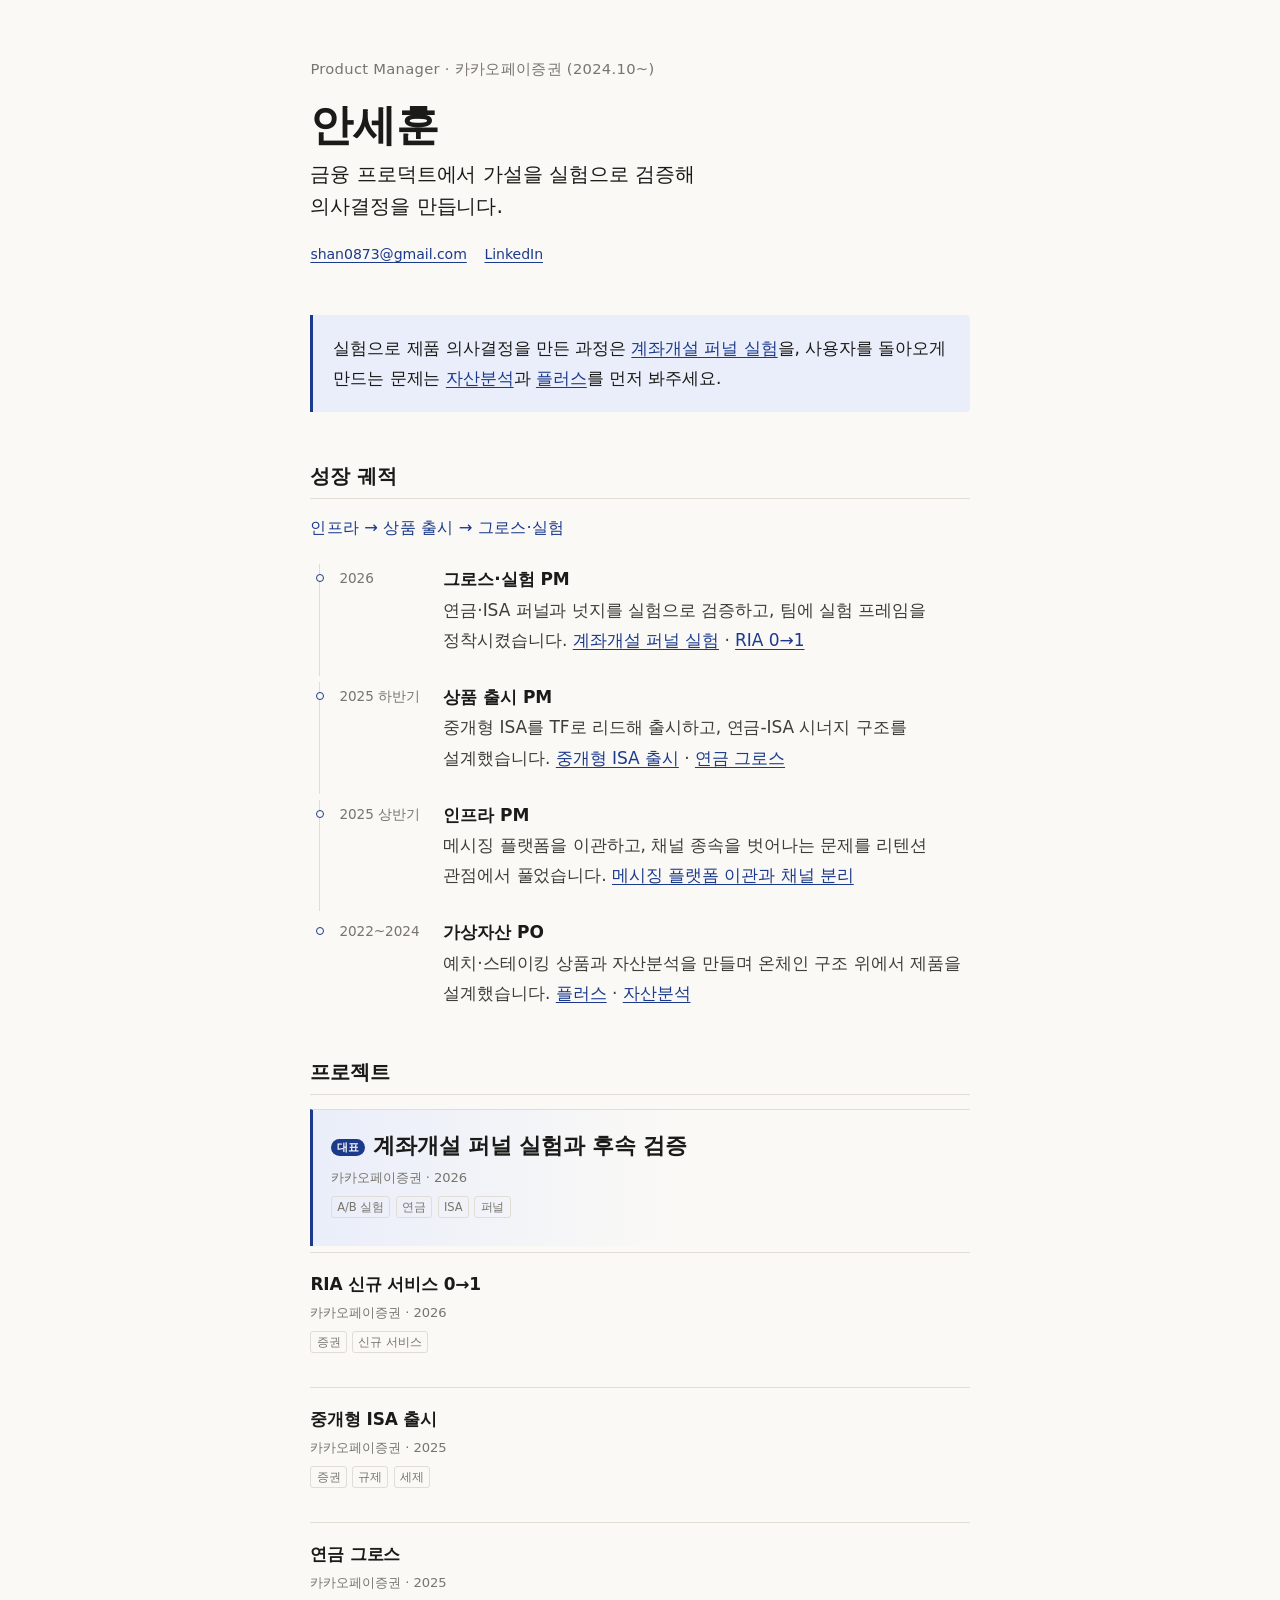
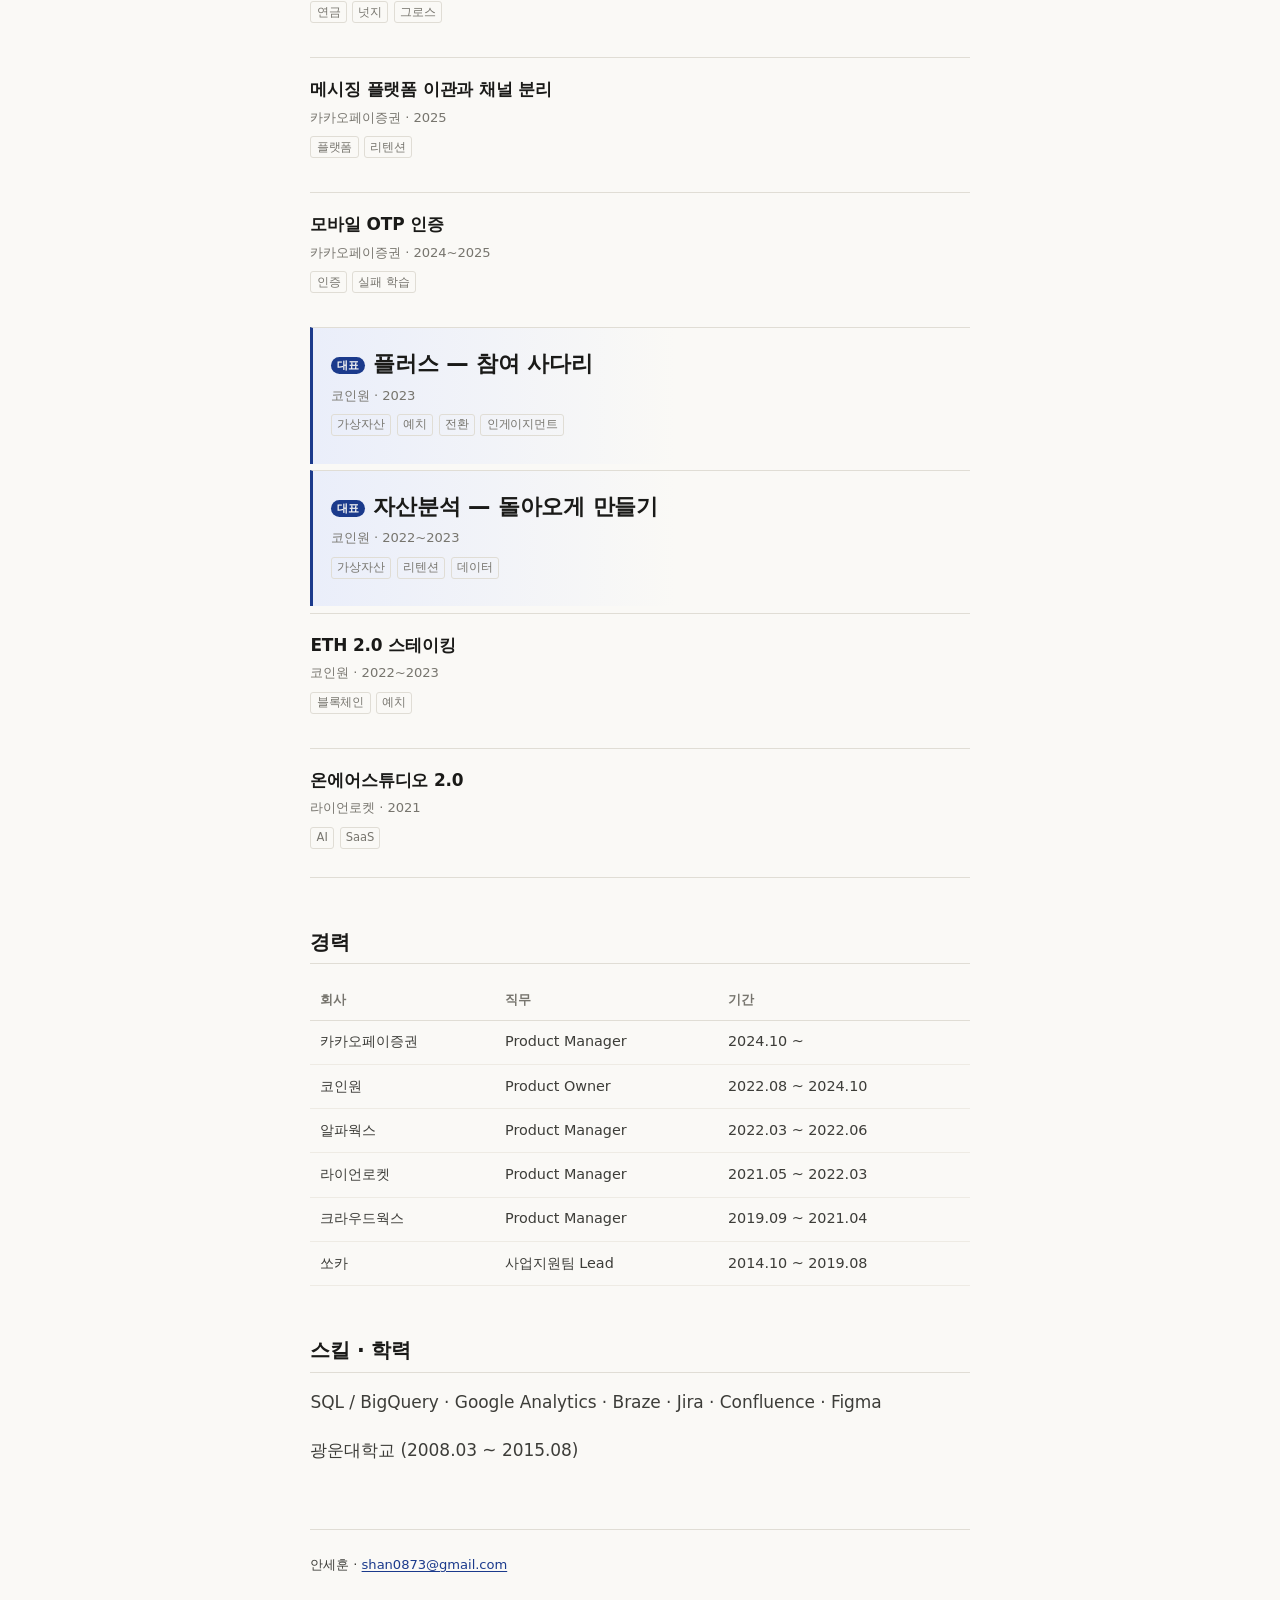
==== index.html @ d6a6e270 "content: 원문 정합성 재점검, 지원 대상 문구 제거, 프로젝트 한줄 설명 제거 Co-Authored-By: Claude Opus 5 <noreply@anthropic.com" ====
<!DOCTYPE html>
<html lang="ko">
<head>
<meta charset="utf-8">
<meta name="viewport" content="width=device-width, initial-scale=1">
<meta name="robots" content="noindex, nofollow">
<title>안세훈 · Product Manager</title>
<meta name="description" content="금융 프로덕트에서 가설을 실험으로 검증해 의사결정을 만드는 프로덕트 매니저 안세훈의 포트폴리오">
<link rel="stylesheet" href="assets/style.css">
</head>
<body>
<div class="wrap">

  <header class="site-header">
    <p class="role">Product Manager · 카카오페이증권 (2024.10~)</p>
    <h1>안세훈</h1>
    <p class="tagline">금융 프로덕트에서 가설을 실험으로 검증해<br>의사결정을 만듭니다.</p>
    <ul class="contact">
      <li><a href="mailto:shan0873@gmail.com">shan0873@gmail.com</a></li>
      <li><a href="https://www.linkedin.com/in/sehun-an-01b214189/">LinkedIn</a></li>
    </ul>
  </header>

  <section class="callout" aria-label="읽는 순서 안내">
    <p>실험으로 제품 의사결정을 만든 과정은 <a href="projects/pension-isa-funnel-ab.html">계좌개설 퍼널 실험</a>을,
       사용자를 돌아오게 만드는 문제는 <a href="projects/coinone-asset-analysis.html">자산분석</a>과
       <a href="projects/coinone-plus.html">플러스</a>를 먼저 봐주세요.</p>
  </section>

  <section aria-labelledby="trajectory-h">
    <h2 id="trajectory-h">성장 궤적</h2>
    <p class="trajectory__spine">인프라 → 상품 출시 → 그로스·실험</p>
    <ol class="trajectory">
      <li>
        <span class="when">2026</span>
        <p class="what"><span class="axis">그로스·실험 PM</span>
          연금·ISA 퍼널과 넛지를 실험으로 검증하고, 팀에 실험 프레임을 정착시켰습니다.
          <a href="projects/pension-isa-funnel-ab.html">계좌개설 퍼널 실험</a> ·
          <a href="projects/ria-launch.html">RIA 0→1</a></p>
      </li>
      <li>
        <span class="when">2025 하반기</span>
        <p class="what"><span class="axis">상품 출시 PM</span>
          중개형 ISA를 TF로 리드해 출시하고, 연금-ISA 시너지 구조를 설계했습니다.
          <a href="projects/isa-launch.html">중개형 ISA 출시</a> ·
          <a href="projects/pension-growth.html">연금 그로스</a></p>
      </li>
      <li>
        <span class="when">2025 상반기</span>
        <p class="what"><span class="axis">인프라 PM</span>
          메시징 플랫폼을 이관하고, 채널 종속을 벗어나는 문제를 리텐션 관점에서 풀었습니다.
          <a href="projects/messaging-platform.html">메시징 플랫폼 이관과 채널 분리</a></p>
      </li>
      <li>
        <span class="when">2022~2024</span>
        <p class="what"><span class="axis">가상자산 PO</span>
          예치·스테이킹 상품과 자산분석을 만들며 온체인 구조 위에서 제품을 설계했습니다.
          <a href="projects/coinone-plus.html">플러스</a> ·
          <a href="projects/coinone-asset-analysis.html">자산분석</a></p>
      </li>
    </ol>
  </section>

  <section aria-labelledby="projects-h">
    <h2 id="projects-h">프로젝트</h2>
    <ul class="project-list">

      <li class="project-item project-item--featured">
        <h3 class="project-item__title">
          <span class="badge">대표</span><a href="projects/pension-isa-funnel-ab.html">계좌개설 퍼널 실험과 후속 검증</a>
        </h3>
        <p class="meta">카카오페이증권 · 2026</p>
        <ul class="tags"><li class="tag">A/B 실험</li><li class="tag">연금</li><li class="tag">ISA</li><li class="tag">퍼널</li></ul>
      </li>

      <li class="project-item">
        <h3 class="project-item__title"><a href="projects/ria-launch.html">RIA 신규 서비스 0→1</a></h3>
        <p class="meta">카카오페이증권 · 2026</p>
        <ul class="tags"><li class="tag">증권</li><li class="tag">신규 서비스</li></ul>
      </li>

      <li class="project-item">
        <h3 class="project-item__title"><a href="projects/isa-launch.html">중개형 ISA 출시</a></h3>
        <p class="meta">카카오페이증권 · 2025</p>
        <ul class="tags"><li class="tag">증권</li><li class="tag">규제</li><li class="tag">세제</li></ul>
      </li>

      <li class="project-item">
        <h3 class="project-item__title"><a href="projects/pension-growth.html">연금 그로스</a></h3>
        <p class="meta">카카오페이증권 · 2025</p>
        <ul class="tags"><li class="tag">연금</li><li class="tag">넛지</li><li class="tag">그로스</li></ul>
      </li>

      <li class="project-item">
        <h3 class="project-item__title"><a href="projects/messaging-platform.html">메시징 플랫폼 이관과 채널 분리</a></h3>
        <p class="meta">카카오페이증권 · 2025</p>
        <ul class="tags"><li class="tag">플랫폼</li><li class="tag">리텐션</li></ul>
      </li>

      <li class="project-item">
        <h3 class="project-item__title"><a href="projects/mobile-otp.html">모바일 OTP 인증</a></h3>
        <p class="meta">카카오페이증권 · 2024~2025</p>
        <ul class="tags"><li class="tag">인증</li><li class="tag">실패 학습</li></ul>
      </li>

      <li class="project-item project-item--featured">
        <h3 class="project-item__title">
          <span class="badge">대표</span><a href="projects/coinone-plus.html">플러스 — 참여 사다리</a>
        </h3>
        <p class="meta">코인원 · 2023</p>
        <ul class="tags"><li class="tag">가상자산</li><li class="tag">예치</li><li class="tag">전환</li><li class="tag">인게이지먼트</li></ul>
      </li>

      <li class="project-item project-item--featured">
        <h3 class="project-item__title">
          <span class="badge">대표</span><a href="projects/coinone-asset-analysis.html">자산분석 — 돌아오게 만들기</a>
        </h3>
        <p class="meta">코인원 · 2022~2023</p>
        <ul class="tags"><li class="tag">가상자산</li><li class="tag">리텐션</li><li class="tag">데이터</li></ul>
      </li>

      <li class="project-item">
        <h3 class="project-item__title"><a href="projects/eth2-staking.html">ETH 2.0 스테이킹</a></h3>
        <p class="meta">코인원 · 2022~2023</p>
        <ul class="tags"><li class="tag">블록체인</li><li class="tag">예치</li></ul>
      </li>

      <li class="project-item">
        <h3 class="project-item__title"><a href="projects/onair-studio.html">온에어스튜디오 2.0</a></h3>
        <p class="meta">라이언로켓 · 2021</p>
        <ul class="tags"><li class="tag">AI</li><li class="tag">SaaS</li></ul>
      </li>

    </ul>
  </section>

  <section aria-labelledby="career-h">
    <h2 id="career-h">경력</h2>
    <table>
      <thead><tr><th scope="col">회사</th><th scope="col">직무</th><th scope="col">기간</th></tr></thead>
      <tbody>
        <tr><td>카카오페이증권</td><td>Product Manager</td><td>2024.10 ~</td></tr>
        <tr><td>코인원</td><td>Product Owner</td><td>2022.08 ~ 2024.10</td></tr>
        <tr><td>알파웍스</td><td>Product Manager</td><td>2022.03 ~ 2022.06</td></tr>
        <tr><td>라이언로켓</td><td>Product Manager</td><td>2021.05 ~ 2022.03</td></tr>
        <tr><td>크라우드웍스</td><td>Product Manager</td><td>2019.09 ~ 2021.04</td></tr>
        <tr><td>쏘카</td><td>사업지원팀 Lead</td><td>2014.10 ~ 2019.08</td></tr>
      </tbody>
    </table>
  </section>

  <section aria-labelledby="skills-h">
    <h2 id="skills-h">스킬 · 학력</h2>
    <p>SQL / BigQuery · Google Analytics · Braze · Jira · Confluence · Figma</p>
    <p>광운대학교 (2008.03 ~ 2015.08)</p>
  </section>

  <footer class="site-footer">
    <p>안세훈 · <a href="mailto:shan0873@gmail.com">shan0873@gmail.com</a></p>
  </footer>

</div>
</body>
</html>
---- assets/style.css ----
@charset "UTF-8";

/* ============================================================
   안세훈 포트폴리오
   Noto Sans 계열 산세리프로 통일. 좌측 헤어라인 레일과 섹션 번호,
   지표 델타를 본문 안에서 색으로 읽히게 하는 구조는 유지.
   외부 리소스(웹폰트·이미지) 없음. 단일 CSS.
   ============================================================ */

:root {
  /* 종이 계열 라이트 */
  --bg:        #faf9f6;
  --bg-tint:   #f3f1ec;
  --card:      #ffffff;
  --fg:        #1a1a18;
  --fg-soft:   #3d3d39;
  --muted:     #77756e;
  --line:      #e0ddd5;
  --line-soft: #eeebe4;
  --accent:    #1b3a8c;
  --accent-bg: #eaeefa;
  --up:        #0f6b45;
  --down:      #9c3327;

  --body: "Noto Sans KR", "Noto Sans", -apple-system, BlinkMacSystemFont,
          "Apple SD Gothic Neo", "Malgun Gothic", system-ui, sans-serif;
  --display: var(--body);
  --mono: ui-monospace, SFMono-Regular, Menlo, monospace;

  --measure: 44rem;
  --rail: 2.5rem;
}

@media (prefers-color-scheme: dark) {
  :root {
    --bg:        #14141a;
    --bg-tint:   #1a1a21;
    --card:      #1c1c23;
    --fg:        #eceae5;
    --fg-soft:   #cfcdc7;
    --muted:     #94918a;
    --line:      #2e2e37;
    --line-soft: #24242c;
    --accent:    #8fb0ff;
    --accent-bg: #1e2436;
    --up:        #4ec98a;
    --down:      #ff8f80;
  }
}

*, *::before, *::after { box-sizing: border-box; }

html { -webkit-text-size-adjust: 100%; }

body {
  margin: 0;
  background: var(--bg);
  color: var(--fg);
  font-family: var(--body);
  font-size: clamp(15px, 0.95rem + 0.16vw, 17px);
  line-height: 1.78;
  letter-spacing: -0.003em;
  word-break: keep-all;       /* 한글 줄바꿈 품질 */
  overflow-wrap: anywhere;
  -webkit-font-smoothing: antialiased;
}

.wrap {
  max-width: var(--measure);
  margin-inline: auto;
  padding: 3.5rem 1.4rem 6rem;
}

/* ---------- 타이포 ---------- */

h1, h2, h3 { font-family: var(--display); font-weight: 700; letter-spacing: -0.01em; line-height: 1.3; }

h1 {
  font-size: clamp(1.9rem, 1.4rem + 2vw, 2.7rem);
  margin: 0 0 .4rem;
}

h2 {
  font-size: 1.28rem;
  margin: 3.2rem 0 .9rem;
  padding-bottom: .5rem;
  border-bottom: 1px solid var(--line);
}

h3 { font-size: 1.06rem; margin: 2rem 0 .5rem; }

p { margin: 0 0 1.1rem; color: var(--fg-soft); }

a { color: var(--accent); text-underline-offset: .18em; text-decoration-thickness: 1px; }
a:hover { text-decoration-thickness: 2px; }
a:focus-visible { outline: 2px solid var(--accent); outline-offset: 3px; border-radius: 2px; }

strong { font-weight: 650; color: var(--fg); }

ul, ol { padding-left: 1.15rem; margin: 0 0 1.1rem; color: var(--fg-soft); }
li { margin-bottom: .38rem; }

/* 숫자는 세리프 + 등폭으로 — 수치가 본문에서 또렷하게 */
.num, .metric__val, .delta {
  font-family: var(--display);
  font-variant-numeric: tabular-nums;
  font-feature-settings: "tnum" 1;
}

/* ---------- 헤더 ---------- */

.site-header { margin-bottom: 2.6rem; }

.site-header .role {
  font-family: var(--display);
  font-size: .92rem;
  color: var(--muted);
  letter-spacing: .02em;
  margin: 0 0 .9rem;
}

.tagline {
  font-family: var(--display);
  font-size: clamp(1.05rem, 1rem + .5vw, 1.28rem);
  line-height: 1.55;
  color: var(--fg);
  margin: 0 0 1.2rem;
}

.contact {
  display: flex;
  flex-wrap: wrap;
  gap: .4rem 1.1rem;
  font-size: .88rem;
  color: var(--muted);
  margin: 0;
  padding: 0;
  list-style: none;
}

/* ---------- 콜아웃 (읽는 순서) ---------- */

.callout {
  background: var(--accent-bg);
  border-left: 3px solid var(--accent);
  padding: 1.15rem 1.25rem;
  margin: 0 0 3rem;
  border-radius: 0 4px 4px 0;
}
.callout p { margin: 0; color: var(--fg); }
.callout p + p { margin-top: .6rem; }

/* ---------- 성장 궤적 ---------- */

.trajectory { margin: 0 0 1rem; padding: 0; list-style: none; }

.trajectory__spine {
  font-family: var(--display);
  font-size: 1.02rem;
  color: var(--accent);
  letter-spacing: .01em;
  margin-bottom: 1.4rem;
}

.trajectory li {
  display: grid;
  grid-template-columns: minmax(5.5rem, max-content) 1fr;
  gap: 0 1rem;
  padding: 0 0 1.3rem;
  border-left: 1px solid var(--line);
  margin-left: .55rem;
  padding-left: 1.2rem;
  position: relative;
}
.trajectory li::before {
  content: "";
  position: absolute;
  left: -4.5px;
  top: .62rem;
  width: 8px; height: 8px;
  border-radius: 50%;
  background: var(--bg);
  border: 1.5px solid var(--accent);
}
.trajectory li:last-child { border-left-color: transparent; padding-bottom: 0; }

.trajectory .when {
  font-family: var(--display);
  font-size: .85rem;
  color: var(--muted);
  white-space: nowrap;
  padding-top: .12rem;
}
.trajectory .what { margin: 0; }
.trajectory .axis { display: block; font-weight: 650; color: var(--fg); }

/* ---------- 프로젝트 리스트 ---------- */

.project-list { list-style: none; margin: 0; padding: 0; }

.project-item {
  border-top: 1px solid var(--line);
  padding: 1.25rem 0 1.35rem;
}
.project-item:last-child { border-bottom: 1px solid var(--line); }

.project-item__title {
  font-family: var(--display);
  font-size: 1.06rem;
  font-weight: 600;
  margin: 0 0 .25rem;
  line-height: 1.4;
}
.project-item__title a { text-decoration: none; color: var(--fg); }
.project-item__title a:hover { color: var(--accent); text-decoration: underline; }

/* 대표 프로젝트: 리스트 안에서 강조하되 섹션을 나누지 않는다 */
.project-item--featured {
  border-left: 3px solid var(--accent);
  padding-left: 1.1rem;
  background: linear-gradient(to right, var(--accent-bg), transparent 55%);
}
.project-item--featured .project-item__title { font-size: 1.4rem; font-weight: 700; }

.badge {
  display: inline-block;
  vertical-align: .18em;
  background: var(--accent);
  color: var(--bg);
  font-family: var(--body);
  font-size: .66rem;
  font-weight: 700;
  letter-spacing: .04em;
  line-height: 1;
  padding: .3em .55em;
  border-radius: 999px;
  margin-right: .5rem;
}
@media (prefers-color-scheme: dark) { .badge { color: #14141a; } }

.meta {
  font-size: .82rem;
  color: var(--muted);
  margin: 0 0 .45rem;
  font-family: var(--display);
}

.project-item__result { margin: 0 0 .55rem; font-size: .95rem; }

.tags { display: flex; flex-wrap: wrap; gap: .35rem; list-style: none; margin: 0; padding: 0; }
.tag {
  font-size: .72rem;
  color: var(--muted);
  border: 1px solid var(--line);
  border-radius: 3px;
  padding: .12em .45em;
  line-height: 1.5;
}

/* ---------- 프로젝트 상세: 섹션 ---------- */

.section { margin-bottom: 2.4rem; }

.section > h2 {
  display: grid;
  grid-template-columns: 1.6rem 1fr;
  align-items: baseline;
  gap: .5rem;
}
.section > h2 .n {
  font-family: var(--display);
  font-size: .82rem;
  color: var(--accent);
  font-weight: 400;
}

/* ---------- 지표 ---------- */

.metric-row {
  display: flex;
  flex-wrap: wrap;
  gap: 1.6rem;
  padding: 1.15rem 1.25rem;
  background: var(--bg-tint);
  border: 1px solid var(--line);
  border-radius: 4px;
  margin: 0 0 1.5rem;
}
.metric { min-width: 7.5rem; }
.metric__label { display: block; font-size: .78rem; color: var(--muted); margin-bottom: .1rem; }
.metric__val { display: block; font-size: 1.5rem; line-height: 1.15; color: var(--fg); }
.metric__val--up { color: var(--up); }
.metric__val--down { color: var(--down); }
.metric__note { font-size: .74rem; color: var(--muted); }

.delta--up { color: var(--up); font-weight: 650; }
.delta--down { color: var(--down); font-weight: 650; }

/* ---------- 도식 ---------- */

.figure {
  margin: 1.8rem 0 2rem;
  padding: 1.2rem 1.1rem 1rem;
  background: var(--card);
  border: 1px solid var(--line);
  border-radius: 4px;
}
/* 좁은 화면에서는 도식을 축소하지 않고 가로 스크롤로 넘긴다.
   본문(body)은 절대 가로로 스크롤되지 않는다. */
.figure { overflow-x: auto; }
.figure svg { width: 100%; min-width: 480px; height: auto; display: block; }
.figure__caption {
  margin: .85rem 0 0;
  font-size: .82rem;
  color: var(--muted);
  line-height: 1.6;
  border-top: 1px solid var(--line-soft);
  padding-top: .6rem;
}

/* SVG 내부 공용 클래스 */
.svg-box { fill: var(--card); stroke: var(--line); stroke-width: 1.5; }
.svg-box--accent { fill: var(--accent-bg); stroke: var(--accent); stroke-width: 1.5; }
.svg-label { fill: var(--fg); font-family: var(--body); font-size: 14px; }
.svg-label--sm { fill: var(--muted); font-family: var(--body); font-size: 12.5px; }
.svg-num { fill: var(--fg); font-family: var(--display); font-size: 15px; font-variant-numeric: tabular-nums; }
.svg-arrow { stroke: var(--muted); stroke-width: 1.5; fill: none; }
.svg-arrow--accent { stroke: var(--accent); stroke-width: 2; fill: none; }
.svg-bar--up { fill: var(--up); }
.svg-bar--down { fill: var(--down); }
.svg-axis { stroke: var(--line); stroke-width: 1; }

/* ---------- 뒤로 ---------- */

.back-link {
  display: inline-block;
  font-size: .85rem;
  color: var(--muted);
  text-decoration: none;
  margin-bottom: 2rem;
}
.back-link:hover { color: var(--accent); }
.back-link::before { content: "← "; }

/* ---------- 표 ---------- */

table { width: 100%; border-collapse: collapse; margin: 0 0 1.4rem; font-size: .9rem; }
th, td { text-align: left; padding: .55rem .6rem; border-bottom: 1px solid var(--line-soft); vertical-align: top; }
th { font-family: var(--display); font-weight: 600; color: var(--muted); font-size: .82rem; border-bottom-color: var(--line); }
td { color: var(--fg-soft); }

/* ---------- 푸터 ---------- */

.site-footer {
  margin-top: 4rem;
  padding-top: 1.4rem;
  border-top: 1px solid var(--line);
  font-size: .82rem;
  color: var(--muted);
}

/* ---------- 반응형 ---------- */

@media (max-width: 480px) {
  .wrap { padding: 2.5rem 1.1rem 4rem; }
  .metric-row { gap: 1rem 1.4rem; padding: 1rem; }
  .metric { min-width: 6rem; }
  .metric__val { font-size: 1.3rem; }
  .trajectory li { grid-template-columns: 1fr; gap: .1rem; }
  .project-item--featured .project-item__title { font-size: 1.2rem; }
}

/* ---------- 인쇄 ---------- */

@media print {
  :root {
    --bg: #fff; --bg-tint: #fff; --card: #fff;
    --fg: #000; --fg-soft: #1a1a1a; --muted: #555;
    --line: #bbb; --line-soft: #ddd;
    --accent: #12306f; --accent-bg: #fff;
    --up: #0b5c3a; --down: #8a2b20;
  }
  .back-link { display: none; }
  .wrap { max-width: none; padding: 0; }
  .section, .figure, .metric-row, .project-item { break-inside: avoid; }
  h2 { break-after: avoid; }
  a { text-decoration: none; }
}

/* ---------- 모션 ---------- */

@media (prefers-reduced-motion: no-preference) {
  .project-item, .section { animation: rise .5s ease-out backwards; }
  .project-item:nth-child(1) { animation-delay: .02s; }
  .project-item:nth-child(2) { animation-delay: .05s; }
  .project-item:nth-child(3) { animation-delay: .08s; }
  .project-item:nth-child(n+4) { animation-delay: .11s; }
  @keyframes rise {
    from { opacity: 0; transform: translateY(6px); }
    to   { opacity: 1; transform: none; }
  }
}
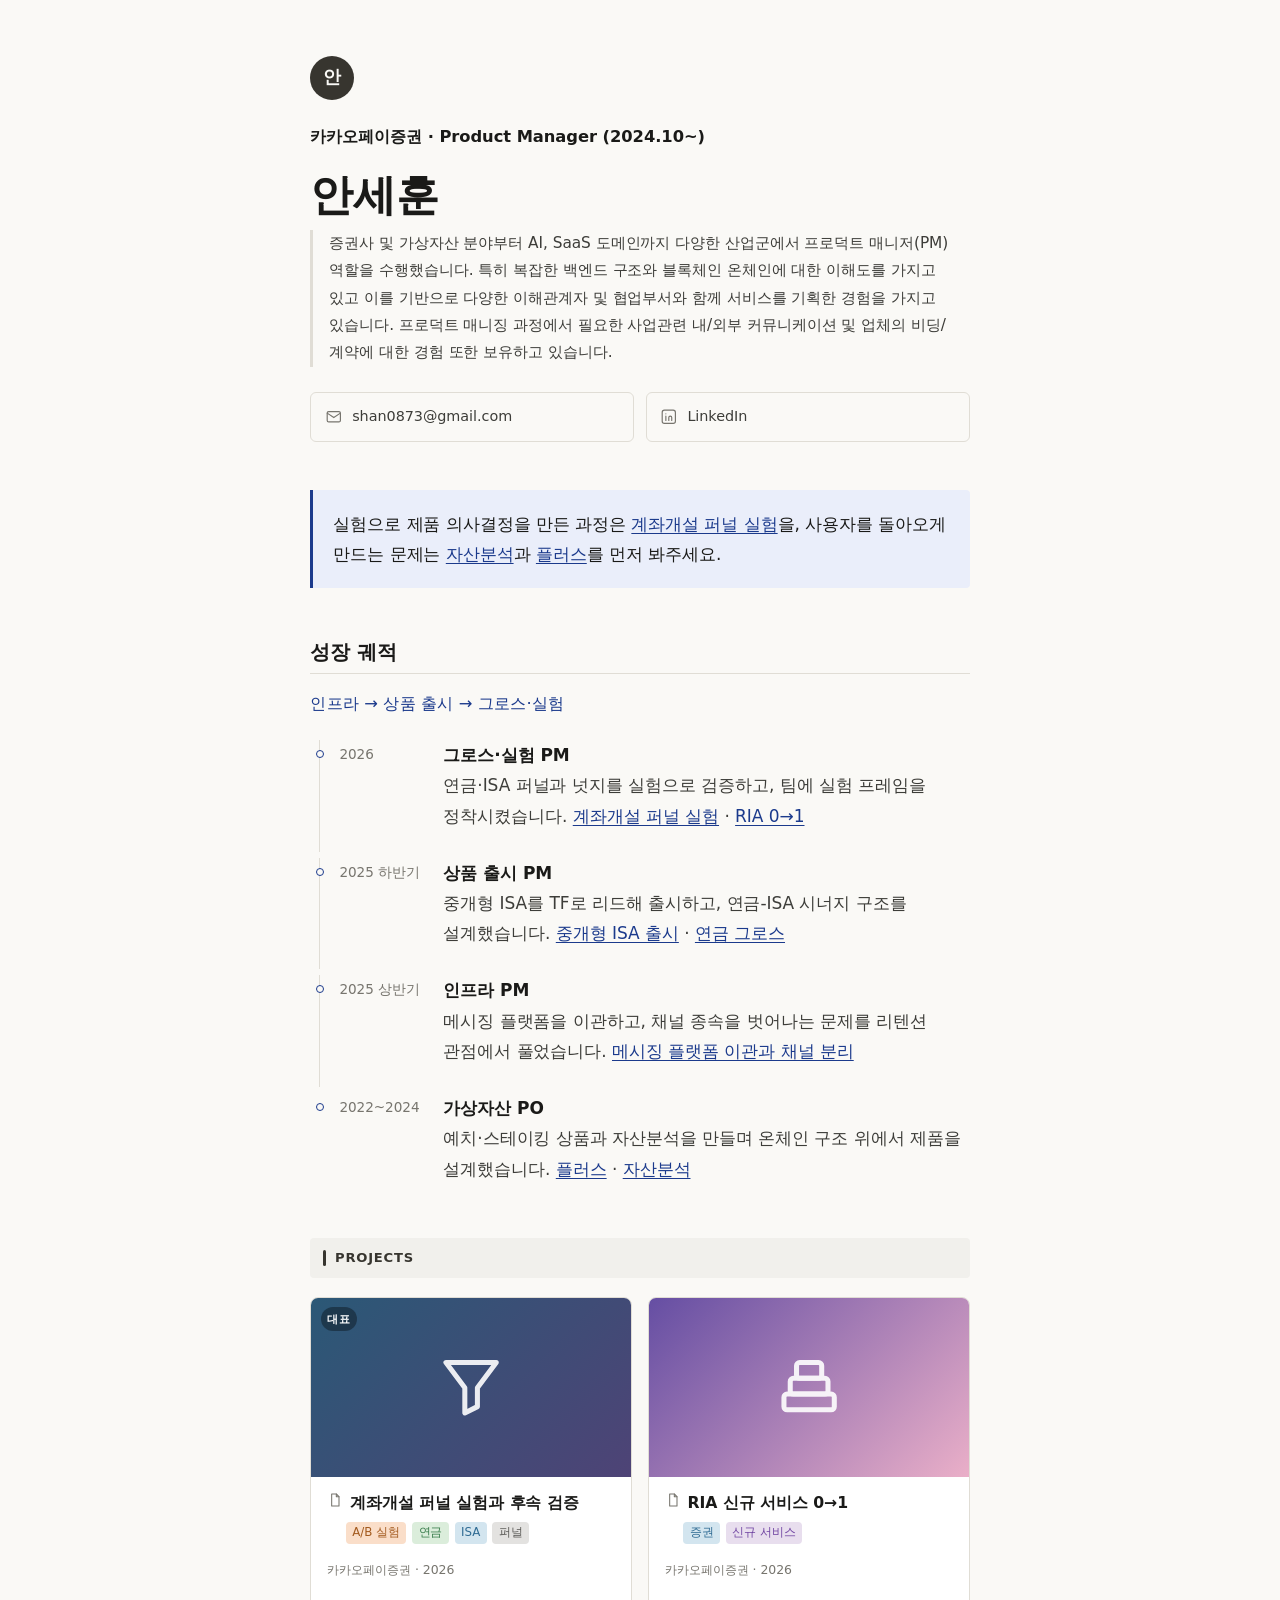
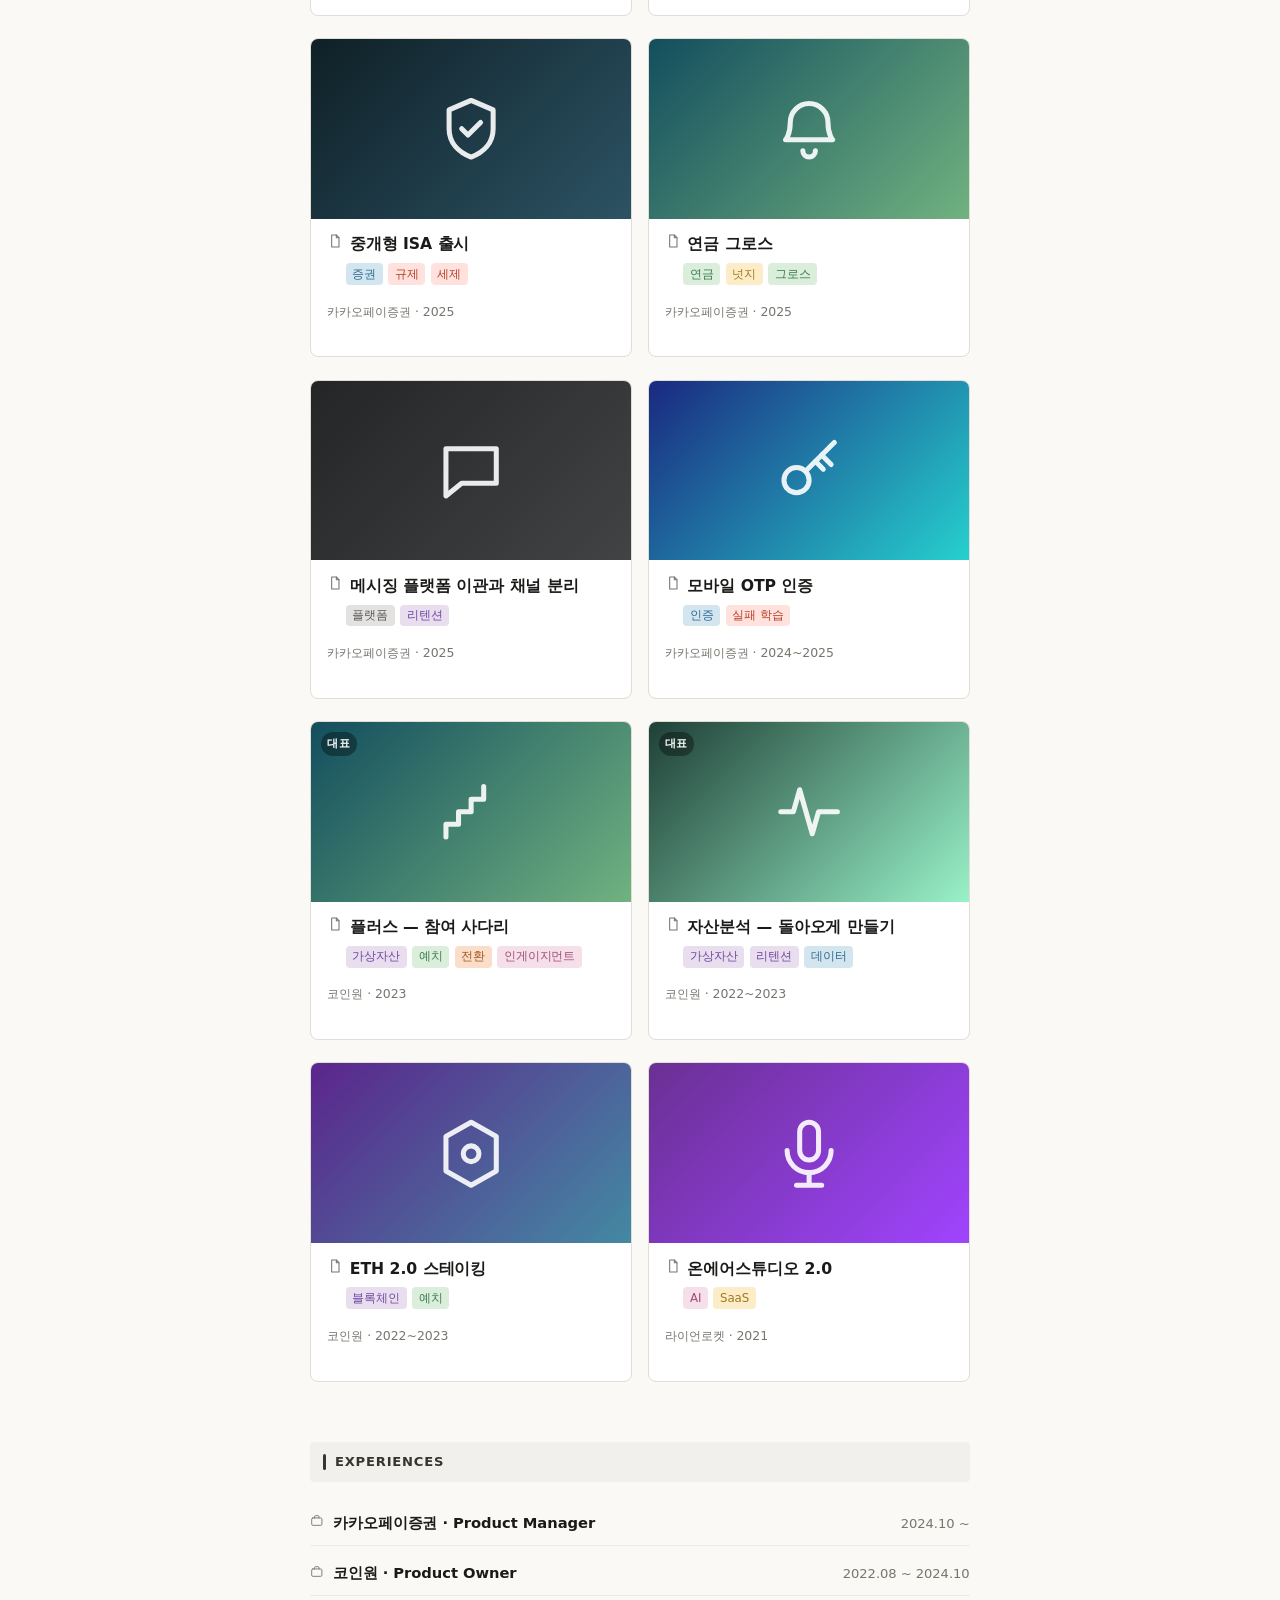
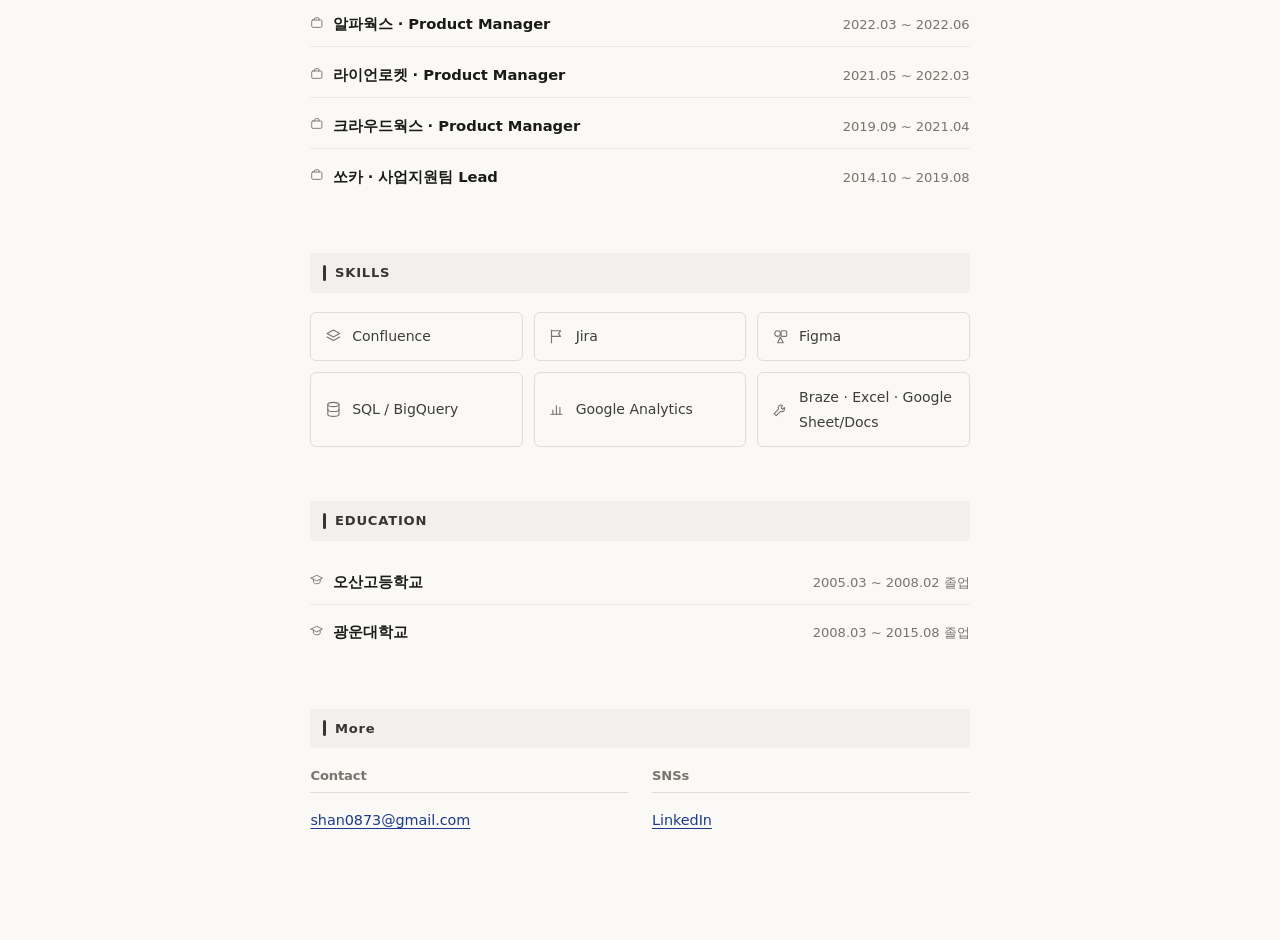
==== commit 965e4b0d: "redesign: 인덱스 페이지를 노션 원본 레이아웃(섹션 바, 카드 그리드, 태그 필, 아이콘 리스트)으로 재구성 Co-Authored-By: Claude Opus 5 <nore" ====
--- a/index.html
+++ b/index.html
@@ -9,16 +9,90 @@
 <link rel="stylesheet" href="assets/style.css">
 </head>
 <body>
+
+<svg style="display:none" aria-hidden="true">
+  <symbol id="i-mail" viewBox="0 0 24 24" fill="none" stroke="currentColor" stroke-width="1.6" stroke-linecap="round" stroke-linejoin="round">
+    <rect x="3" y="5" width="18" height="14" rx="2"/><path d="M3 7l9 6 9-6"/>
+  </symbol>
+  <symbol id="i-link" viewBox="0 0 24 24" fill="none" stroke="currentColor" stroke-width="1.6" stroke-linecap="round" stroke-linejoin="round">
+    <rect x="3" y="3" width="18" height="18" rx="3"/><path d="M8 11v6M8 8v.01M12 17v-4a2 2 0 0 1 4 0v4M12 13v4"/>
+  </symbol>
+  <symbol id="i-doc" viewBox="0 0 24 24" fill="none" stroke="currentColor" stroke-width="1.6" stroke-linecap="round" stroke-linejoin="round">
+    <path d="M7 3h7l4 4v14H7z"/><path d="M14 3v4h4"/>
+  </symbol>
+  <symbol id="i-case" viewBox="0 0 24 24" fill="none" stroke="currentColor" stroke-width="1.6" stroke-linecap="round" stroke-linejoin="round">
+    <rect x="3" y="7" width="18" height="13" rx="2"/><path d="M8 7V5a2 2 0 0 1 2-2h4a2 2 0 0 1 2 2v2"/>
+  </symbol>
+  <symbol id="i-cap" viewBox="0 0 24 24" fill="none" stroke="currentColor" stroke-width="1.6" stroke-linecap="round" stroke-linejoin="round">
+    <path d="M2 9l10-5 10 5-10 5-10-5z"/><path d="M6 11v5c0 1.5 3 3 6 3s6-1.5 6-3v-5"/>
+  </symbol>
+  <symbol id="i-layers" viewBox="0 0 24 24" fill="none" stroke="currentColor" stroke-width="1.6" stroke-linecap="round" stroke-linejoin="round">
+    <path d="M12 3l9 5-9 5-9-5 9-5z"/><path d="M3 13l9 5 9-5"/>
+  </symbol>
+  <symbol id="i-flag" viewBox="0 0 24 24" fill="none" stroke="currentColor" stroke-width="1.6" stroke-linecap="round" stroke-linejoin="round">
+    <path d="M5 3v18"/><path d="M5 4h13l-3 4 3 4H5"/>
+  </symbol>
+  <symbol id="i-shapes" viewBox="0 0 24 24" fill="none" stroke="currentColor" stroke-width="1.6" stroke-linecap="round" stroke-linejoin="round">
+    <circle cx="8" cy="8" r="4"/><rect x="13" y="4" width="8" height="8" rx="1.5"/><path d="M8 21l4-8 4 8z"/>
+  </symbol>
+  <symbol id="i-db" viewBox="0 0 24 24" fill="none" stroke="currentColor" stroke-width="1.6" stroke-linecap="round" stroke-linejoin="round">
+    <ellipse cx="12" cy="5" rx="8" ry="3"/><path d="M4 5v14c0 1.66 3.58 3 8 3s8-1.34 8-3V5"/><path d="M4 12c0 1.66 3.58 3 8 3s8-1.34 8-3"/>
+  </symbol>
+  <symbol id="i-chart" viewBox="0 0 24 24" fill="none" stroke="currentColor" stroke-width="1.6" stroke-linecap="round" stroke-linejoin="round">
+    <path d="M4 19h16"/><path d="M7 19v-6M12 19V7M17 19v-10"/>
+  </symbol>
+  <symbol id="i-tool" viewBox="0 0 24 24" fill="none" stroke="currentColor" stroke-width="1.6" stroke-linecap="round" stroke-linejoin="round">
+    <path d="M14.7 6.3a4 4 0 0 0-5.4 5.4L3 18l3 3 6.3-6.3a4 4 0 0 0 5.4-5.4l-2.6 2.6-2-2z"/>
+  </symbol>
+  <symbol id="i-funnel" viewBox="0 0 24 24" fill="none" stroke="currentColor" stroke-width="1.6" stroke-linecap="round" stroke-linejoin="round">
+    <path d="M4 4h16l-6 8v6l-4 2v-8z"/>
+  </symbol>
+  <symbol id="i-stack" viewBox="0 0 24 24" fill="none" stroke="currentColor" stroke-width="1.6" stroke-linecap="round" stroke-linejoin="round">
+    <rect x="4" y="14" width="16" height="5" rx="1"/><rect x="6" y="9" width="12" height="5" rx="1"/><rect x="8" y="4" width="8" height="5" rx="1"/>
+  </symbol>
+  <symbol id="i-shield" viewBox="0 0 24 24" fill="none" stroke="currentColor" stroke-width="1.6" stroke-linecap="round" stroke-linejoin="round">
+    <path d="M12 3l7 3v6c0 4.5-3 7.5-7 9-4-1.5-7-4.5-7-9V6z"/><path d="M9 12l2 2 4-4"/>
+  </symbol>
+  <symbol id="i-bell" viewBox="0 0 24 24" fill="none" stroke="currentColor" stroke-width="1.6" stroke-linecap="round" stroke-linejoin="round">
+    <path d="M6 10a6 6 0 0 1 12 0c0 4 1.5 5.5 1.5 5.5H4.5S6 14 6 10z"/><path d="M10 19a2 2 0 0 0 4 0"/>
+  </symbol>
+  <symbol id="i-chat" viewBox="0 0 24 24" fill="none" stroke="currentColor" stroke-width="1.6" stroke-linecap="round" stroke-linejoin="round">
+    <path d="M4 5h16v11H9l-5 4V5z"/>
+  </symbol>
+  <symbol id="i-key" viewBox="0 0 24 24" fill="none" stroke="currentColor" stroke-width="1.6" stroke-linecap="round" stroke-linejoin="round">
+    <circle cx="8" cy="15" r="4"/><path d="M11 12l9-9"/><path d="M16 7l3 3M14 9l2.5 2.5"/>
+  </symbol>
+  <symbol id="i-stairs" viewBox="0 0 24 24" fill="none" stroke="currentColor" stroke-width="1.6" stroke-linecap="round" stroke-linejoin="round">
+    <path d="M4 20v-4h4v-4h4V8h4V4"/>
+  </symbol>
+  <symbol id="i-pulse" viewBox="0 0 24 24" fill="none" stroke="currentColor" stroke-width="1.6" stroke-linecap="round" stroke-linejoin="round">
+    <path d="M3 12h4l2-7 4 14 2-7h6"/>
+  </symbol>
+  <symbol id="i-hex" viewBox="0 0 24 24" fill="none" stroke="currentColor" stroke-width="1.6" stroke-linecap="round" stroke-linejoin="round">
+    <path d="M12 2l8 4.5v11L12 22l-8-4.5v-11z"/><circle cx="12" cy="12" r="2.5"/>
+  </symbol>
+  <symbol id="i-mic" viewBox="0 0 24 24" fill="none" stroke="currentColor" stroke-width="1.6" stroke-linecap="round" stroke-linejoin="round">
+    <rect x="9" y="2" width="6" height="12" rx="3"/><path d="M5 11a7 7 0 0 0 14 0"/><path d="M12 18v4M8 22h8"/>
+  </symbol>
+</svg>
+
 <div class="wrap">
 
   <header class="site-header">
-    <p class="role">Product Manager · 카카오페이증권 (2024.10~)</p>
+    <div class="avatar" aria-hidden="true">안</div>
+    <p class="role-line">카카오페이증권 · Product Manager (2024.10~)</p>
     <h1>안세훈</h1>
-    <p class="tagline">금융 프로덕트에서 가설을 실험으로 검증해<br>의사결정을 만듭니다.</p>
-    <ul class="contact">
-      <li><a href="mailto:shan0873@gmail.com">shan0873@gmail.com</a></li>
-      <li><a href="https://www.linkedin.com/in/sehun-an-01b214189/">LinkedIn</a></li>
-    </ul>
+    <p class="bio-quote">
+      증권사 및 가상자산 분야부터 AI, SaaS 도메인까지 다양한 산업군에서 프로덕트 매니저(PM) 역할을 수행했습니다.
+      특히 복잡한 백엔드 구조와 블록체인 온체인에 대한 이해도를 가지고 있고 이를 기반으로 다양한 이해관계자 및
+      협업부서와 함께 서비스를 기획한 경험을 가지고 있습니다. 프로덕트 매니징 과정에서 필요한 사업관련
+      내/외부 커뮤니케이션 및 업체의 비딩/계약에 대한 경험 또한 보유하고 있습니다.
+    </p>
+
+    <div class="contact-cards">
+      <a class="contact-card" href="mailto:shan0873@gmail.com"><svg><use href="#i-mail"/></svg>shan0873@gmail.com</a>
+      <a class="contact-card" href="https://www.linkedin.com/in/sehun-an-01b214189/"><svg><use href="#i-link"/></svg>LinkedIn</a>
+    </div>
   </header>
 
   <section class="callout" aria-label="읽는 순서 안내">
@@ -61,103 +135,163 @@
     </ol>
   </section>
 
-  <section aria-labelledby="projects-h">
-    <h2 id="projects-h">프로젝트</h2>
-    <ul class="project-list">
-
-      <li class="project-item project-item--featured">
-        <h3 class="project-item__title">
-          <span class="badge">대표</span><a href="projects/pension-isa-funnel-ab.html">계좌개설 퍼널 실험과 후속 검증</a>
-        </h3>
-        <p class="meta">카카오페이증권 · 2026</p>
-        <ul class="tags"><li class="tag">A/B 실험</li><li class="tag">연금</li><li class="tag">ISA</li><li class="tag">퍼널</li></ul>
-      </li>
-
-      <li class="project-item">
-        <h3 class="project-item__title"><a href="projects/ria-launch.html">RIA 신규 서비스 0→1</a></h3>
-        <p class="meta">카카오페이증권 · 2026</p>
-        <ul class="tags"><li class="tag">증권</li><li class="tag">신규 서비스</li></ul>
-      </li>
-
-      <li class="project-item">
-        <h3 class="project-item__title"><a href="projects/isa-launch.html">중개형 ISA 출시</a></h3>
-        <p class="meta">카카오페이증권 · 2025</p>
-        <ul class="tags"><li class="tag">증권</li><li class="tag">규제</li><li class="tag">세제</li></ul>
-      </li>
-
-      <li class="project-item">
-        <h3 class="project-item__title"><a href="projects/pension-growth.html">연금 그로스</a></h3>
-        <p class="meta">카카오페이증권 · 2025</p>
-        <ul class="tags"><li class="tag">연금</li><li class="tag">넛지</li><li class="tag">그로스</li></ul>
-      </li>
-
-      <li class="project-item">
-        <h3 class="project-item__title"><a href="projects/messaging-platform.html">메시징 플랫폼 이관과 채널 분리</a></h3>
-        <p class="meta">카카오페이증권 · 2025</p>
-        <ul class="tags"><li class="tag">플랫폼</li><li class="tag">리텐션</li></ul>
-      </li>
-
-      <li class="project-item">
-        <h3 class="project-item__title"><a href="projects/mobile-otp.html">모바일 OTP 인증</a></h3>
-        <p class="meta">카카오페이증권 · 2024~2025</p>
-        <ul class="tags"><li class="tag">인증</li><li class="tag">실패 학습</li></ul>
-      </li>
-
-      <li class="project-item project-item--featured">
-        <h3 class="project-item__title">
-          <span class="badge">대표</span><a href="projects/coinone-plus.html">플러스 — 참여 사다리</a>
-        </h3>
-        <p class="meta">코인원 · 2023</p>
-        <ul class="tags"><li class="tag">가상자산</li><li class="tag">예치</li><li class="tag">전환</li><li class="tag">인게이지먼트</li></ul>
-      </li>
-
-      <li class="project-item project-item--featured">
-        <h3 class="project-item__title">
-          <span class="badge">대표</span><a href="projects/coinone-asset-analysis.html">자산분석 — 돌아오게 만들기</a>
-        </h3>
-        <p class="meta">코인원 · 2022~2023</p>
-        <ul class="tags"><li class="tag">가상자산</li><li class="tag">리텐션</li><li class="tag">데이터</li></ul>
-      </li>
-
-      <li class="project-item">
-        <h3 class="project-item__title"><a href="projects/eth2-staking.html">ETH 2.0 스테이킹</a></h3>
-        <p class="meta">코인원 · 2022~2023</p>
-        <ul class="tags"><li class="tag">블록체인</li><li class="tag">예치</li></ul>
-      </li>
-
-      <li class="project-item">
-        <h3 class="project-item__title"><a href="projects/onair-studio.html">온에어스튜디오 2.0</a></h3>
-        <p class="meta">라이언로켓 · 2021</p>
-        <ul class="tags"><li class="tag">AI</li><li class="tag">SaaS</li></ul>
-      </li>
-
-    </ul>
-  </section>
-
-  <section aria-labelledby="career-h">
-    <h2 id="career-h">경력</h2>
-    <table>
-      <thead><tr><th scope="col">회사</th><th scope="col">직무</th><th scope="col">기간</th></tr></thead>
-      <tbody>
-        <tr><td>카카오페이증권</td><td>Product Manager</td><td>2024.10 ~</td></tr>
-        <tr><td>코인원</td><td>Product Owner</td><td>2022.08 ~ 2024.10</td></tr>
-        <tr><td>알파웍스</td><td>Product Manager</td><td>2022.03 ~ 2022.06</td></tr>
-        <tr><td>라이언로켓</td><td>Product Manager</td><td>2021.05 ~ 2022.03</td></tr>
-        <tr><td>크라우드웍스</td><td>Product Manager</td><td>2019.09 ~ 2021.04</td></tr>
-        <tr><td>쏘카</td><td>사업지원팀 Lead</td><td>2014.10 ~ 2019.08</td></tr>
-      </tbody>
-    </table>
-  </section>
-
-  <section aria-labelledby="skills-h">
-    <h2 id="skills-h">스킬 · 학력</h2>
-    <p>SQL / BigQuery · Google Analytics · Braze · Jira · Confluence · Figma</p>
-    <p>광운대학교 (2008.03 ~ 2015.08)</p>
-  </section>
-
-  <footer class="site-footer">
-    <p>안세훈 · <a href="mailto:shan0873@gmail.com">shan0873@gmail.com</a></p>
-  </footer>
+  <div class="section-bar">PROJECTS</div>
+  <ul class="card-grid">
+
+    <li class="project-card">
+      <a class="project-card__cover cover--1" href="projects/pension-isa-funnel-ab.html" aria-hidden="true">
+        <span class="project-card__badge">대표</span>
+        <svg><use href="#i-funnel"/></svg>
+      </a>
+      <div class="project-card__body">
+        <p class="project-card__title"><svg class="doc-icon"><use href="#i-doc"/></svg>
+          <a href="projects/pension-isa-funnel-ab.html">계좌개설 퍼널 실험과 후속 검증</a></p>
+        <ul class="tag-row">
+          <li class="tagp tagp--orange">A/B 실험</li><li class="tagp tagp--green">연금</li>
+          <li class="tagp tagp--blue">ISA</li><li class="tagp tagp--gray">퍼널</li>
+        </ul>
+        <p class="project-card__meta">카카오페이증권 · 2026</p>
+      </div>
+    </li>
+
+    <li class="project-card">
+      <a class="project-card__cover cover--2" href="projects/ria-launch.html" aria-hidden="true"><svg><use href="#i-stack"/></svg></a>
+      <div class="project-card__body">
+        <p class="project-card__title"><svg class="doc-icon"><use href="#i-doc"/></svg>
+          <a href="projects/ria-launch.html">RIA 신규 서비스 0→1</a></p>
+        <ul class="tag-row"><li class="tagp tagp--blue">증권</li><li class="tagp tagp--purple">신규 서비스</li></ul>
+        <p class="project-card__meta">카카오페이증권 · 2026</p>
+      </div>
+    </li>
+
+    <li class="project-card">
+      <a class="project-card__cover cover--4" href="projects/isa-launch.html" aria-hidden="true"><svg><use href="#i-shield"/></svg></a>
+      <div class="project-card__body">
+        <p class="project-card__title"><svg class="doc-icon"><use href="#i-doc"/></svg>
+          <a href="projects/isa-launch.html">중개형 ISA 출시</a></p>
+        <ul class="tag-row"><li class="tagp tagp--blue">증권</li><li class="tagp tagp--red">규제</li><li class="tagp tagp--red">세제</li></ul>
+        <p class="project-card__meta">카카오페이증권 · 2025</p>
+      </div>
+    </li>
+
+    <li class="project-card">
+      <a class="project-card__cover cover--6" href="projects/pension-growth.html" aria-hidden="true"><svg><use href="#i-bell"/></svg></a>
+      <div class="project-card__body">
+        <p class="project-card__title"><svg class="doc-icon"><use href="#i-doc"/></svg>
+          <a href="projects/pension-growth.html">연금 그로스</a></p>
+        <ul class="tag-row"><li class="tagp tagp--green">연금</li><li class="tagp tagp--yellow">넛지</li><li class="tagp tagp--green">그로스</li></ul>
+        <p class="project-card__meta">카카오페이증권 · 2025</p>
+      </div>
+    </li>
+
+    <li class="project-card">
+      <a class="project-card__cover cover--8" href="projects/messaging-platform.html" aria-hidden="true"><svg><use href="#i-chat"/></svg></a>
+      <div class="project-card__body">
+        <p class="project-card__title"><svg class="doc-icon"><use href="#i-doc"/></svg>
+          <a href="projects/messaging-platform.html">메시징 플랫폼 이관과 채널 분리</a></p>
+        <ul class="tag-row"><li class="tagp tagp--gray">플랫폼</li><li class="tagp tagp--purple">리텐션</li></ul>
+        <p class="project-card__meta">카카오페이증권 · 2025</p>
+      </div>
+    </li>
+
+    <li class="project-card">
+      <a class="project-card__cover cover--9" href="projects/mobile-otp.html" aria-hidden="true"><svg><use href="#i-key"/></svg></a>
+      <div class="project-card__body">
+        <p class="project-card__title"><svg class="doc-icon"><use href="#i-doc"/></svg>
+          <a href="projects/mobile-otp.html">모바일 OTP 인증</a></p>
+        <ul class="tag-row"><li class="tagp tagp--blue">인증</li><li class="tagp tagp--red">실패 학습</li></ul>
+        <p class="project-card__meta">카카오페이증권 · 2024~2025</p>
+      </div>
+    </li>
+
+    <li class="project-card">
+      <a class="project-card__cover cover--6" href="projects/coinone-plus.html" aria-hidden="true">
+        <span class="project-card__badge">대표</span>
+        <svg><use href="#i-stairs"/></svg>
+      </a>
+      <div class="project-card__body">
+        <p class="project-card__title"><svg class="doc-icon"><use href="#i-doc"/></svg>
+          <a href="projects/coinone-plus.html">플러스 — 참여 사다리</a></p>
+        <ul class="tag-row">
+          <li class="tagp tagp--purple">가상자산</li><li class="tagp tagp--green">예치</li>
+          <li class="tagp tagp--orange">전환</li><li class="tagp tagp--pink">인게이지먼트</li>
+        </ul>
+        <p class="project-card__meta">코인원 · 2023</p>
+      </div>
+    </li>
+
+    <li class="project-card">
+      <a class="project-card__cover cover--3" href="projects/coinone-asset-analysis.html" aria-hidden="true">
+        <span class="project-card__badge">대표</span>
+        <svg><use href="#i-pulse"/></svg>
+      </a>
+      <div class="project-card__body">
+        <p class="project-card__title"><svg class="doc-icon"><use href="#i-doc"/></svg>
+          <a href="projects/coinone-asset-analysis.html">자산분석 — 돌아오게 만들기</a></p>
+        <ul class="tag-row"><li class="tagp tagp--purple">가상자산</li><li class="tagp tagp--purple">리텐션</li><li class="tagp tagp--blue">데이터</li></ul>
+        <p class="project-card__meta">코인원 · 2022~2023</p>
+      </div>
+    </li>
+
+    <li class="project-card">
+      <a class="project-card__cover cover--7" href="projects/eth2-staking.html" aria-hidden="true"><svg><use href="#i-hex"/></svg></a>
+      <div class="project-card__body">
+        <p class="project-card__title"><svg class="doc-icon"><use href="#i-doc"/></svg>
+          <a href="projects/eth2-staking.html">ETH 2.0 스테이킹</a></p>
+        <ul class="tag-row"><li class="tagp tagp--purple">블록체인</li><li class="tagp tagp--green">예치</li></ul>
+        <p class="project-card__meta">코인원 · 2022~2023</p>
+      </div>
+    </li>
+
+    <li class="project-card">
+      <a class="project-card__cover cover--10" href="projects/onair-studio.html" aria-hidden="true"><svg><use href="#i-mic"/></svg></a>
+      <div class="project-card__body">
+        <p class="project-card__title"><svg class="doc-icon"><use href="#i-doc"/></svg>
+          <a href="projects/onair-studio.html">온에어스튜디오 2.0</a></p>
+        <ul class="tag-row"><li class="tagp tagp--pink">AI</li><li class="tagp tagp--yellow">SaaS</li></ul>
+        <p class="project-card__meta">라이언로켓 · 2021</p>
+      </div>
+    </li>
+
+  </ul>
+
+  <div class="section-bar">EXPERIENCES</div>
+  <ul class="entry-list">
+    <li class="entry-item"><svg><use href="#i-case"/></svg><span class="entry-item__label">카카오페이증권 · Product Manager</span><span class="entry-item__when">2024.10 ~</span></li>
+    <li class="entry-item"><svg><use href="#i-case"/></svg><span class="entry-item__label">코인원 · Product Owner</span><span class="entry-item__when">2022.08 ~ 2024.10</span></li>
+    <li class="entry-item"><svg><use href="#i-case"/></svg><span class="entry-item__label">알파웍스 · Product Manager</span><span class="entry-item__when">2022.03 ~ 2022.06</span></li>
+    <li class="entry-item"><svg><use href="#i-case"/></svg><span class="entry-item__label">라이언로켓 · Product Manager</span><span class="entry-item__when">2021.05 ~ 2022.03</span></li>
+    <li class="entry-item"><svg><use href="#i-case"/></svg><span class="entry-item__label">크라우드웍스 · Product Manager</span><span class="entry-item__when">2019.09 ~ 2021.04</span></li>
+    <li class="entry-item"><svg><use href="#i-case"/></svg><span class="entry-item__label">쏘카 · 사업지원팀 Lead</span><span class="entry-item__when">2014.10 ~ 2019.08</span></li>
+  </ul>
+
+  <div class="section-bar">SKILLS</div>
+  <div class="skills-grid">
+    <div class="skill-card"><svg><use href="#i-layers"/></svg>Confluence</div>
+    <div class="skill-card"><svg><use href="#i-flag"/></svg>Jira</div>
+    <div class="skill-card"><svg><use href="#i-shapes"/></svg>Figma</div>
+    <div class="skill-card"><svg><use href="#i-db"/></svg>SQL / BigQuery</div>
+    <div class="skill-card"><svg><use href="#i-chart"/></svg>Google Analytics</div>
+    <div class="skill-card"><svg><use href="#i-tool"/></svg>Braze · Excel · Google Sheet/Docs</div>
+  </div>
+
+  <div class="section-bar">EDUCATION</div>
+  <ul class="entry-list">
+    <li class="entry-item"><svg><use href="#i-cap"/></svg><span class="entry-item__label">오산고등학교</span><span class="entry-item__when">2005.03 ~ 2008.02 졸업</span></li>
+    <li class="entry-item"><svg><use href="#i-cap"/></svg><span class="entry-item__label">광운대학교</span><span class="entry-item__when">2008.03 ~ 2015.08 졸업</span></li>
+  </ul>
+
+  <div class="section-bar">More</div>
+  <div class="more-grid">
+    <div>
+      <h3>Contact</h3>
+      <ul><li><a href="mailto:shan0873@gmail.com">shan0873@gmail.com</a></li></ul>
+    </div>
+    <div>
+      <h3>SNSs</h3>
+      <ul><li><a href="https://www.linkedin.com/in/sehun-an-01b214189/">LinkedIn</a></li></ul>
+    </div>
+  </div>
 
 </div>
 </body>
--- a/assets/style.css
+++ b/assets/style.css
@@ -29,6 +29,23 @@
 
   --measure: 44rem;
   --rail: 2.5rem;
+
+  /* 인덱스 페이지 전용 — 노션 워크스페이스 톤 (라이트) */
+  --bar-bg:   #f1f0ec;
+  --bar-fg:   #37352f;
+  --bar-tab:  #37352f;
+  --avatar-bg:#37352f;
+  --avatar-fg:#faf9f6;
+
+  --tag-gray-bg:   #e3e2e0; --tag-gray-fg:   #5b5a57;
+  --tag-brown-bg:  #eee0da; --tag-brown-fg:  #8a5a3b;
+  --tag-orange-bg: #fadec9; --tag-orange-fg: #a35a1e;
+  --tag-yellow-bg: #fdecc8; --tag-yellow-fg: #9c7a1f;
+  --tag-green-bg:  #dbeddb; --tag-green-fg:  #3a7d4c;
+  --tag-blue-bg:   #d3e5ef; --tag-blue-fg:   #2f6b93;
+  --tag-purple-bg: #e8deee; --tag-purple-fg: #7247a3;
+  --tag-pink-bg:   #f5e0e9; --tag-pink-fg:   #a34c78;
+  --tag-red-bg:    #ffe2dd; --tag-red-fg:    #b8402a;
 }
 
 @media (prefers-color-scheme: dark) {
@@ -45,6 +62,23 @@
     --accent-bg: #1e2436;
     --up:        #4ec98a;
     --down:      #ff8f80;
+
+    /* 인덱스 페이지 전용 — 노션 워크스페이스 톤 (다크) */
+    --bar-bg:   #2f2f2f;
+    --bar-fg:   #e9e9e7;
+    --bar-tab:  #6f6f6f;
+    --avatar-bg:#3a3a3f;
+    --avatar-fg:#e9e9e7;
+
+    --tag-gray-bg:   #3b3b3b; --tag-gray-fg:   #c4c3c0;
+    --tag-brown-bg:  #4a3228; --tag-brown-fg:  #d3a482;
+    --tag-orange-bg: #4d3320; --tag-orange-fg: #e0a668;
+    --tag-yellow-bg: #4a3f1f; --tag-yellow-fg: #e2c266;
+    --tag-green-bg:  #253d2c; --tag-green-fg:  #7fc794;
+    --tag-blue-bg:   #1f3a4d; --tag-blue-fg:   #7cb3d6;
+    --tag-purple-bg: #362a4a; --tag-purple-fg: #b295dd;
+    --tag-pink-bg:   #4a2b3c; --tag-pink-fg:   #db8fb2;
+    --tag-red-bg:    #4a2a24; --tag-red-fg:    #e08a76;
   }
 }
 
@@ -359,6 +393,210 @@
   color: var(--muted);
 }
 
+/* ============================================================
+   인덱스 페이지 — 노션 워크스페이스 레이아웃
+   ============================================================ */
+
+/* 아바타 */
+.avatar {
+  width: 2.75rem; height: 2.75rem;
+  border-radius: 50%;
+  background: var(--avatar-bg);
+  color: var(--avatar-fg);
+  display: flex; align-items: center; justify-content: center;
+  font-family: var(--body);
+  font-weight: 700;
+  font-size: 1.1rem;
+  margin-bottom: 1.4rem;
+}
+
+.role-line {
+  font-size: 1.02rem;
+  font-weight: 650;
+  color: var(--fg);
+  margin: 0 0 1rem;
+}
+
+/* 바이오 — 노션의 인용 블록 스타일 */
+.bio-quote {
+  border-left: 3px solid var(--line);
+  padding-left: 1rem;
+  color: var(--fg-soft);
+  margin: 0 0 1.6rem;
+  font-size: .96rem;
+}
+
+/* 연락처 카드 */
+.contact-cards {
+  display: grid;
+  grid-template-columns: repeat(auto-fit, minmax(11rem, 1fr));
+  gap: .7rem;
+  margin: 0 0 3rem;
+}
+.contact-card {
+  display: flex; align-items: center; gap: .6rem;
+  padding: .7rem .85rem;
+  border: 1px solid var(--line);
+  border-radius: 6px;
+  color: var(--fg-soft);
+  text-decoration: none;
+  font-size: .9rem;
+}
+.contact-card:hover { border-color: var(--accent); color: var(--accent); }
+.contact-card svg { width: 1.1rem; height: 1.1rem; flex: none; color: var(--muted); }
+.contact-card:hover svg { color: var(--accent); }
+
+/* 섹션 바 — 노션의 풀블리드 회색 바 헤더 */
+.section-bar {
+  display: flex; align-items: center; gap: .55rem;
+  background: var(--bar-bg);
+  color: var(--bar-fg);
+  padding: .5rem .8rem;
+  border-radius: 4px;
+  margin: 3.4rem 0 1.2rem;
+  font-family: var(--body);
+  font-weight: 700;
+  font-size: .82rem;
+  letter-spacing: .06em;
+}
+.section:first-of-type .section-bar,
+section:first-of-type .section-bar { margin-top: 0; }
+.section-bar::before {
+  content: "";
+  width: 3px; height: 1rem;
+  background: var(--bar-tab);
+  border-radius: 2px;
+  flex: none;
+}
+
+/* 프로젝트 카드 그리드 */
+.card-grid {
+  display: grid;
+  grid-template-columns: 1fr 1fr;
+  gap: 1rem;
+  list-style: none;
+  margin: 0 0 1rem;
+  padding: 0;
+}
+@media (max-width: 640px) {
+  .card-grid { grid-template-columns: 1fr; }
+}
+
+.project-card {
+  border: 1px solid var(--line);
+  border-radius: 8px;
+  overflow: hidden;
+  background: var(--card);
+  display: flex;
+  flex-direction: column;
+}
+
+.project-card__cover {
+  aspect-ratio: 16 / 9;
+  display: flex; align-items: center; justify-content: center;
+  position: relative;
+  color: #fff;
+}
+.cover--1  { background: linear-gradient(135deg, #2b5876, #4e4376); }
+.cover--2  { background: linear-gradient(135deg, #654ea3, #eaafc8); }
+.cover--3  { background: linear-gradient(135deg, #1f4037, #99f2c8); }
+.cover--4  { background: linear-gradient(135deg, #0f2027, #2c5364); }
+.cover--5  { background: linear-gradient(135deg, #3a1c71, #d76d77); }
+.cover--6  { background: linear-gradient(135deg, #134e5e, #71b280); }
+.cover--7  { background: linear-gradient(135deg, #5c258d, #4389a2); }
+.cover--8  { background: linear-gradient(135deg, #232526, #414345); }
+.cover--9  { background: linear-gradient(135deg, #1a2980, #26d0ce); }
+.cover--10 { background: linear-gradient(135deg, #6a3093, #a044ff); }
+.project-card__cover svg { width: 42%; height: 42%; opacity: .9; }
+.project-card__badge {
+  position: absolute; top: .6rem; left: .6rem;
+  background: rgba(0,0,0,.35);
+  color: #fff;
+  font-size: .66rem;
+  font-weight: 700;
+  letter-spacing: .04em;
+  padding: .25em .6em;
+  border-radius: 999px;
+  backdrop-filter: blur(2px);
+}
+
+.project-card__body { padding: .9rem 1rem 1rem; flex: 1; display: flex; flex-direction: column; }
+
+.project-card__title {
+  display: flex; align-items: baseline; gap: .4rem;
+  font-size: .98rem; font-weight: 650;
+  margin: 0 0 .5rem;
+  line-height: 1.4;
+}
+.project-card__title a { color: var(--fg); text-decoration: none; }
+.project-card__title a:hover { color: var(--accent); text-decoration: underline; }
+.project-card__title .doc-icon { flex: none; width: 1rem; height: 1rem; color: var(--muted); }
+
+.tag-row { display: flex; flex-wrap: wrap; gap: .35rem; margin: 0 0 .6rem; }
+.tagp {
+  display: inline-block;
+  font-size: .74rem;
+  padding: .12em .55em;
+  border-radius: 4px;
+  line-height: 1.6;
+}
+.tagp--gray   { background: var(--tag-gray-bg);   color: var(--tag-gray-fg); }
+.tagp--brown  { background: var(--tag-brown-bg);  color: var(--tag-brown-fg); }
+.tagp--orange { background: var(--tag-orange-bg); color: var(--tag-orange-fg); }
+.tagp--yellow { background: var(--tag-yellow-bg); color: var(--tag-yellow-fg); }
+.tagp--green  { background: var(--tag-green-bg);  color: var(--tag-green-fg); }
+.tagp--blue   { background: var(--tag-blue-bg);   color: var(--tag-blue-fg); }
+.tagp--purple { background: var(--tag-purple-bg); color: var(--tag-purple-fg); }
+.tagp--pink   { background: var(--tag-pink-bg);   color: var(--tag-pink-fg); }
+.tagp--red    { background: var(--tag-red-bg);    color: var(--tag-red-fg); }
+
+.project-card__meta { margin-top: auto; font-size: .78rem; color: var(--muted); }
+
+/* 경력·학력 리스트 */
+.entry-list { list-style: none; margin: 0 0 1rem; padding: 0; }
+.entry-item {
+  display: flex; align-items: baseline; gap: .55rem;
+  padding: .55rem 0;
+  border-bottom: 1px solid var(--line-soft);
+  font-size: .92rem;
+}
+.entry-item:last-child { border-bottom: none; }
+.entry-item svg { flex: none; width: .85rem; height: .85rem; color: var(--muted); }
+.entry-item__label { color: var(--fg); font-weight: 600; }
+.entry-item__when { color: var(--muted); font-size: .82rem; margin-left: auto; padding-left: 1rem; white-space: nowrap; }
+
+/* 스킬 그리드 */
+.skills-grid {
+  display: grid;
+  grid-template-columns: repeat(auto-fit, minmax(11.5rem, 1fr));
+  gap: .7rem;
+  margin: 0 0 1rem;
+}
+.skill-card {
+  display: flex; align-items: center; gap: .65rem;
+  padding: .7rem .85rem;
+  border: 1px solid var(--line);
+  border-radius: 6px;
+  font-size: .88rem;
+  color: var(--fg-soft);
+}
+.skill-card svg { flex: none; width: 1.05rem; height: 1.05rem; color: var(--muted); }
+
+/* More: Contact / SNS */
+.more-grid {
+  display: grid;
+  grid-template-columns: 1fr 1fr;
+  gap: 1.5rem;
+}
+@media (max-width: 480px) { .more-grid { grid-template-columns: 1fr; } }
+.more-grid h3 {
+  font-size: .82rem; color: var(--muted); font-weight: 650;
+  margin: 0 0 .6rem; padding-bottom: .5rem;
+  border-bottom: 1px solid var(--line);
+}
+.more-grid ul { list-style: none; margin: 0; padding: 0; }
+.more-grid li { padding: .3rem 0; font-size: .9rem; color: var(--fg-soft); }
+
 /* ---------- 반응형 ---------- */
 
 @media (max-width: 480px) {
@@ -368,6 +606,8 @@
   .metric__val { font-size: 1.3rem; }
   .trajectory li { grid-template-columns: 1fr; gap: .1rem; }
   .project-item--featured .project-item__title { font-size: 1.2rem; }
+  .entry-item { flex-wrap: wrap; }
+  .entry-item__when { margin-left: 0; padding-left: 1.4rem; flex-basis: 100%; }
 }
 
 /* ---------- 인쇄 ---------- */
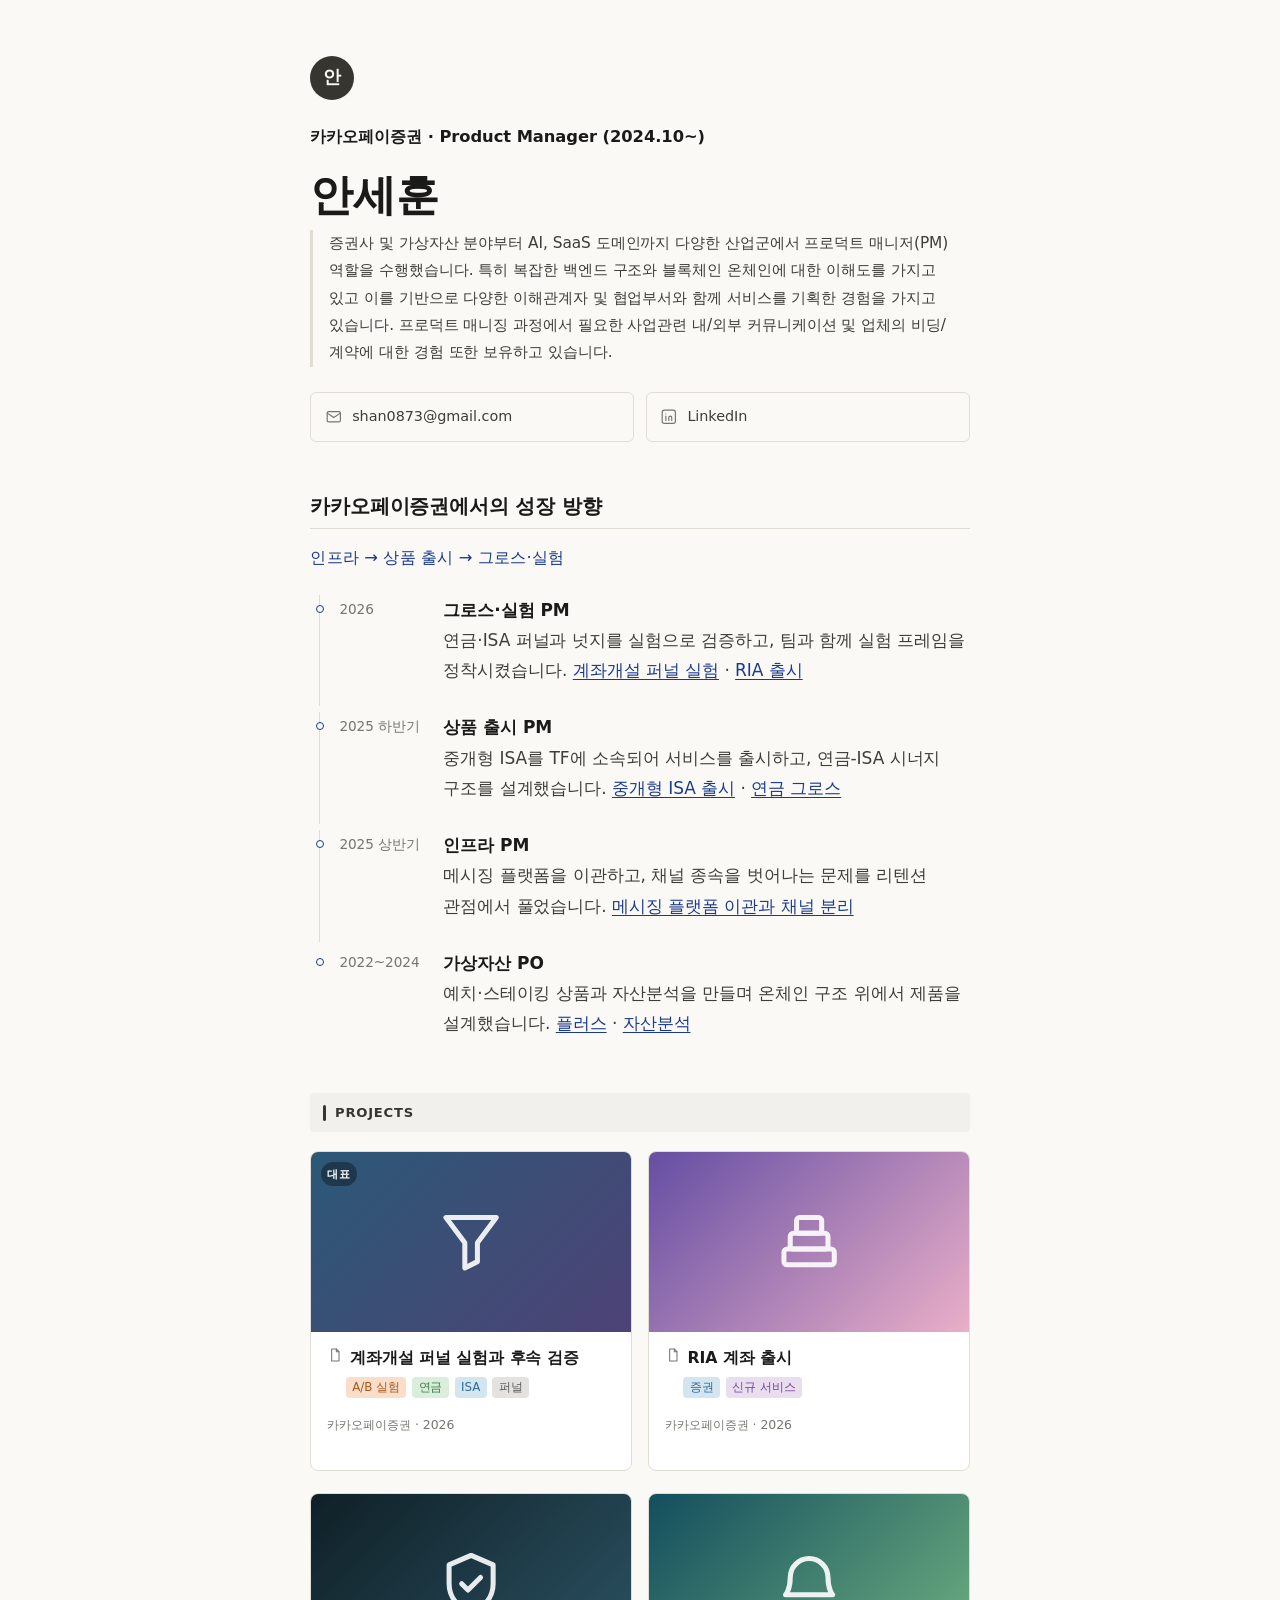
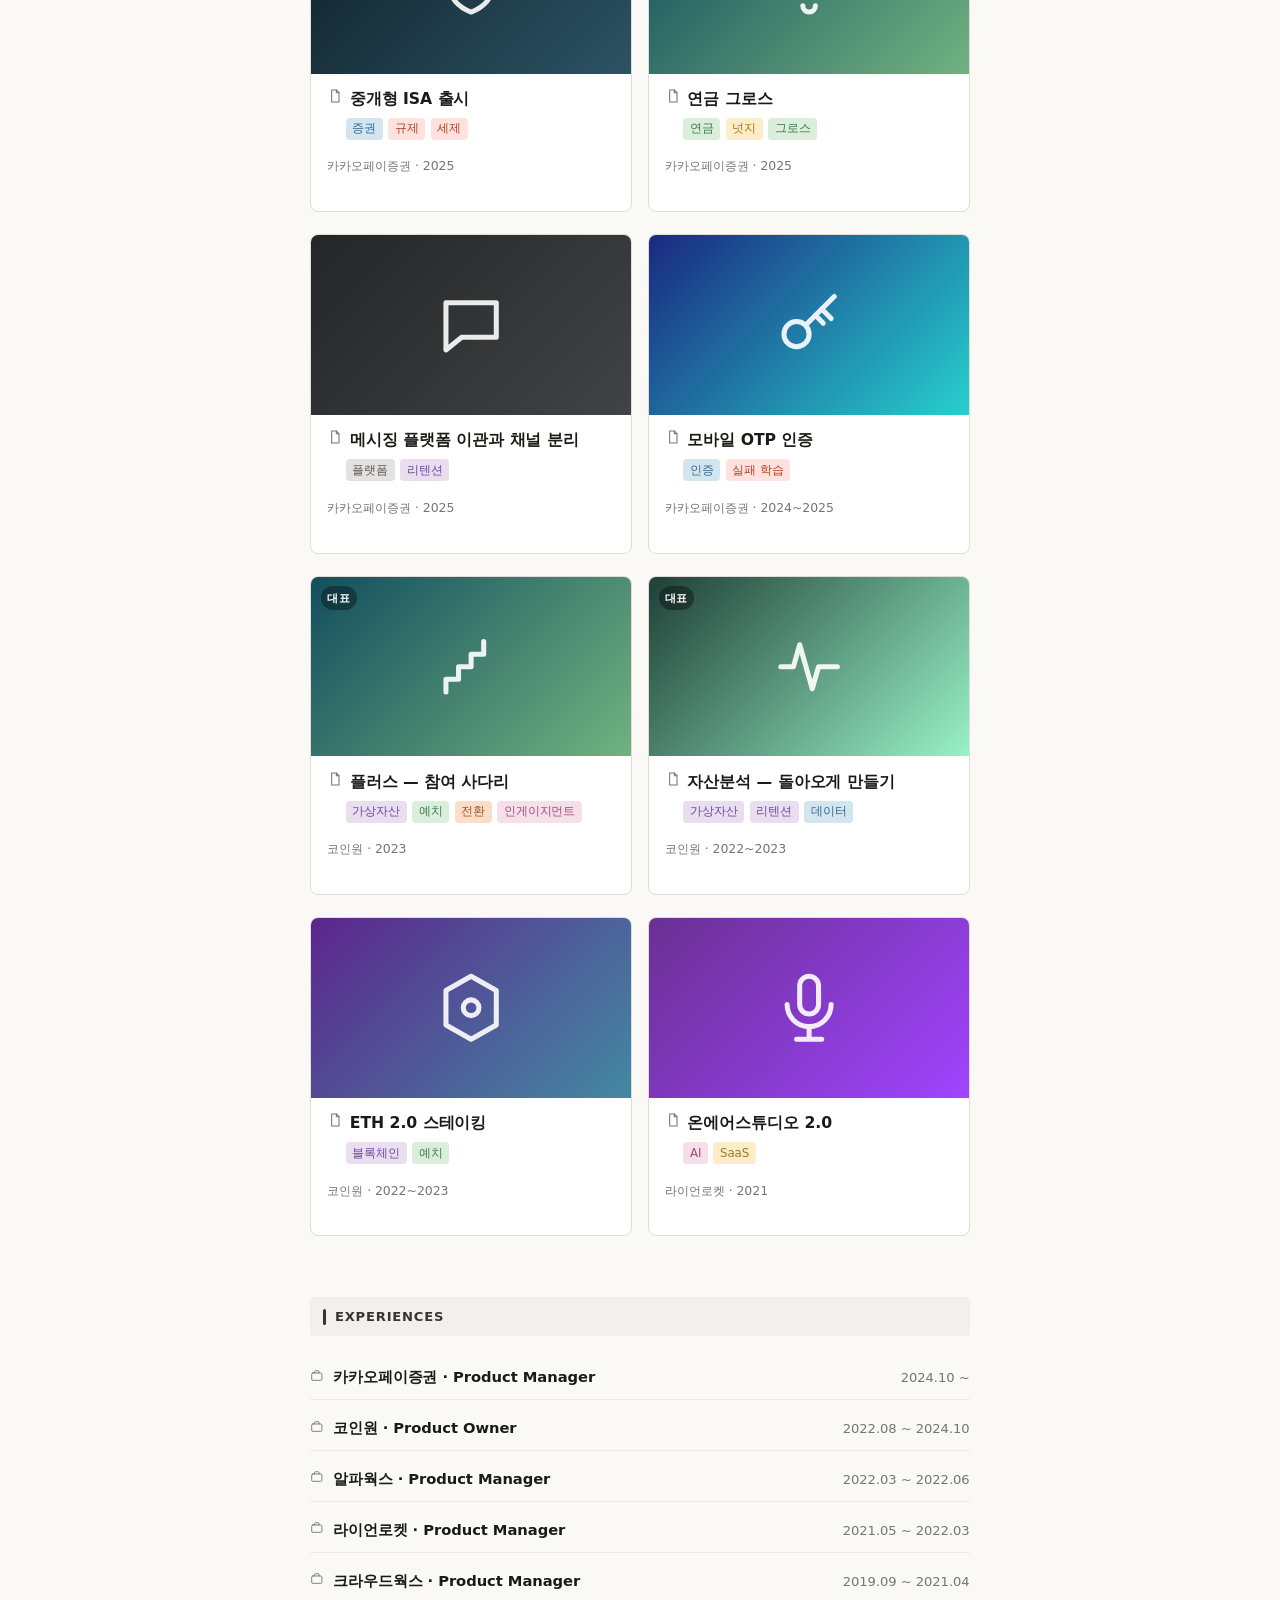
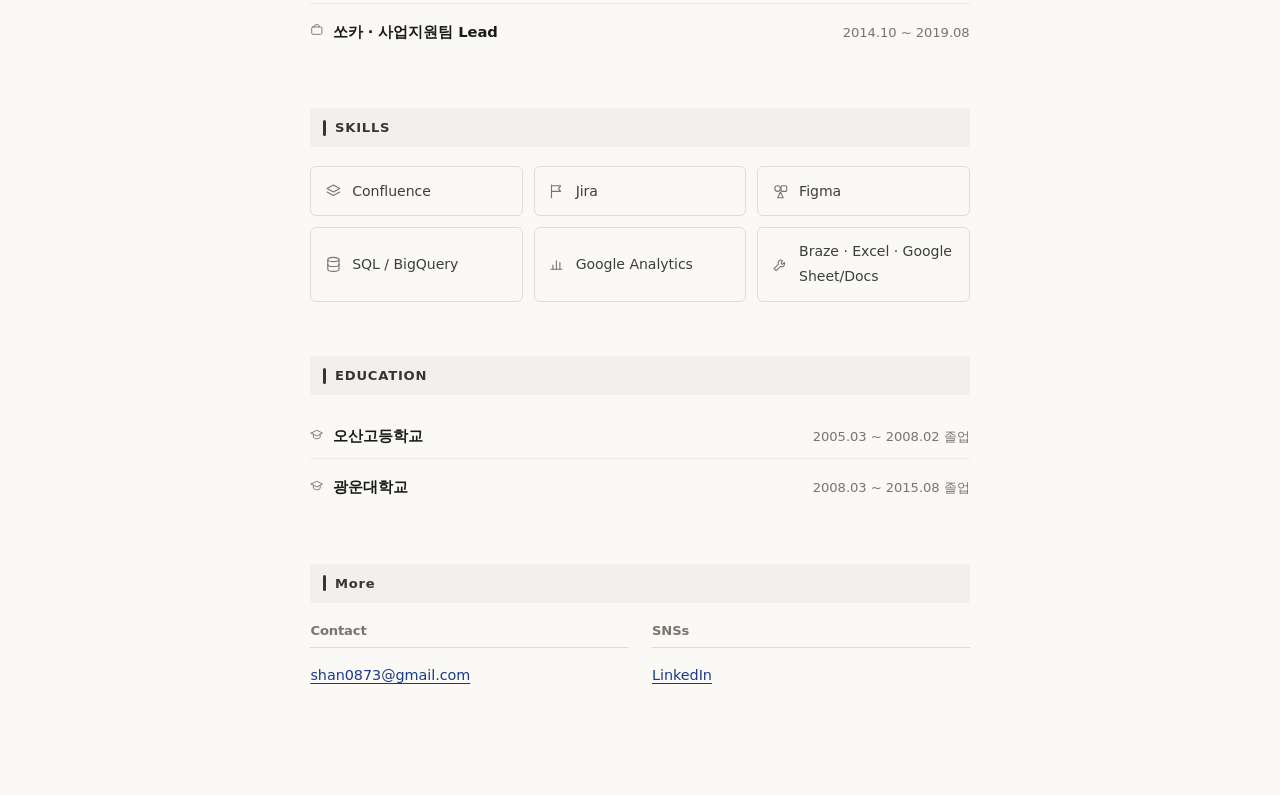
==== commit 648ef1c0: "문구 수정 Co-Authored-By: Claude Opus 5 <noreply@anthropic.com>" ====
--- a/index.html
+++ b/index.html
@@ -95,27 +95,21 @@
     </div>
   </header>
 
-  <section class="callout" aria-label="읽는 순서 안내">
-    <p>실험으로 제품 의사결정을 만든 과정은 <a href="projects/pension-isa-funnel-ab.html">계좌개설 퍼널 실험</a>을,
-       사용자를 돌아오게 만드는 문제는 <a href="projects/coinone-asset-analysis.html">자산분석</a>과
-       <a href="projects/coinone-plus.html">플러스</a>를 먼저 봐주세요.</p>
-  </section>
-
   <section aria-labelledby="trajectory-h">
-    <h2 id="trajectory-h">성장 궤적</h2>
+    <h2 id="trajectory-h">카카오페이증권에서의 성장 방향</h2>
     <p class="trajectory__spine">인프라 → 상품 출시 → 그로스·실험</p>
     <ol class="trajectory">
       <li>
         <span class="when">2026</span>
         <p class="what"><span class="axis">그로스·실험 PM</span>
-          연금·ISA 퍼널과 넛지를 실험으로 검증하고, 팀에 실험 프레임을 정착시켰습니다.
+          연금·ISA 퍼널과 넛지를 실험으로 검증하고, 팀과 함께 실험 프레임을 정착시켰습니다.
           <a href="projects/pension-isa-funnel-ab.html">계좌개설 퍼널 실험</a> ·
-          <a href="projects/ria-launch.html">RIA 0→1</a></p>
+          <a href="projects/ria-launch.html">RIA 출시</a></p>
       </li>
       <li>
         <span class="when">2025 하반기</span>
         <p class="what"><span class="axis">상품 출시 PM</span>
-          중개형 ISA를 TF로 리드해 출시하고, 연금-ISA 시너지 구조를 설계했습니다.
+          중개형 ISA를 TF에 소속되어 서비스를 출시하고, 연금-ISA 시너지 구조를 설계했습니다.
           <a href="projects/isa-launch.html">중개형 ISA 출시</a> ·
           <a href="projects/pension-growth.html">연금 그로스</a></p>
       </li>
@@ -158,7 +152,7 @@
       <a class="project-card__cover cover--2" href="projects/ria-launch.html" aria-hidden="true"><svg><use href="#i-stack"/></svg></a>
       <div class="project-card__body">
         <p class="project-card__title"><svg class="doc-icon"><use href="#i-doc"/></svg>
-          <a href="projects/ria-launch.html">RIA 신규 서비스 0→1</a></p>
+          <a href="projects/ria-launch.html">RIA 계좌 출시</a></p>
         <ul class="tag-row"><li class="tagp tagp--blue">증권</li><li class="tagp tagp--purple">신규 서비스</li></ul>
         <p class="project-card__meta">카카오페이증권 · 2026</p>
       </div>
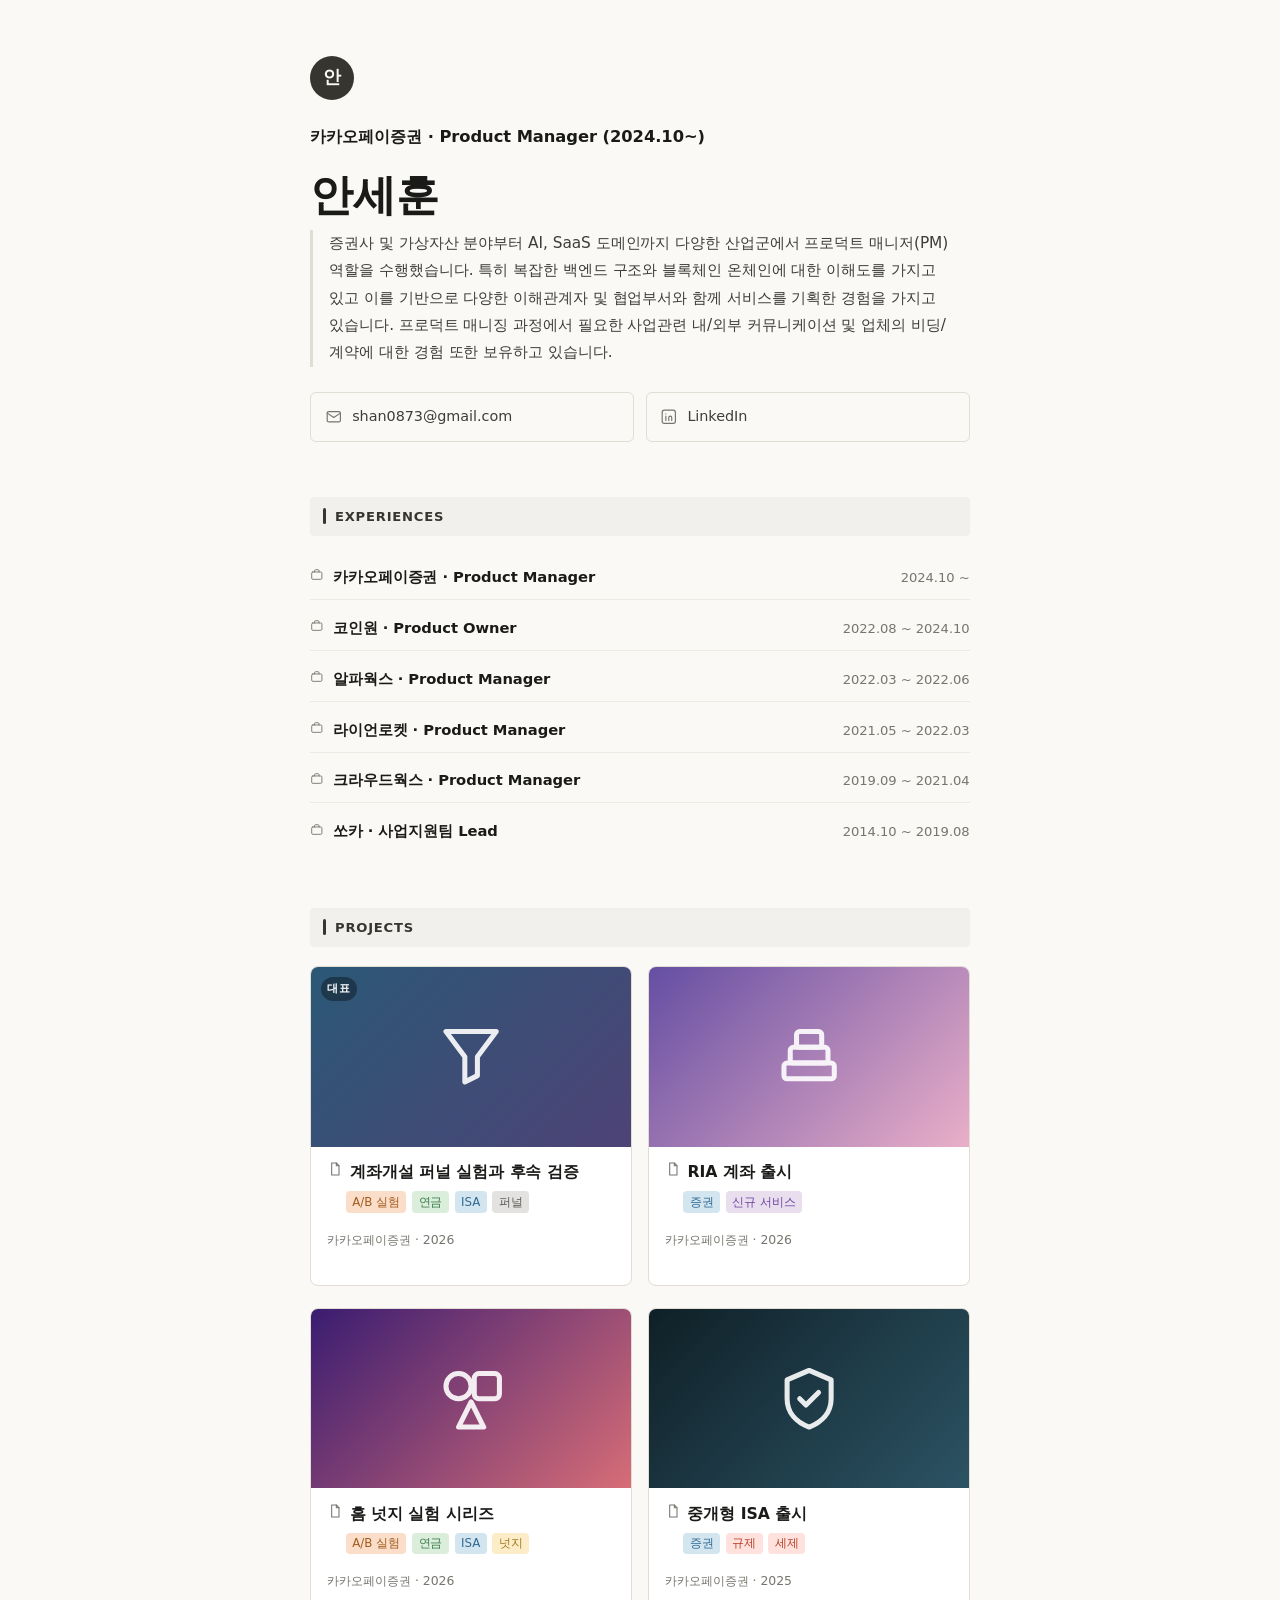
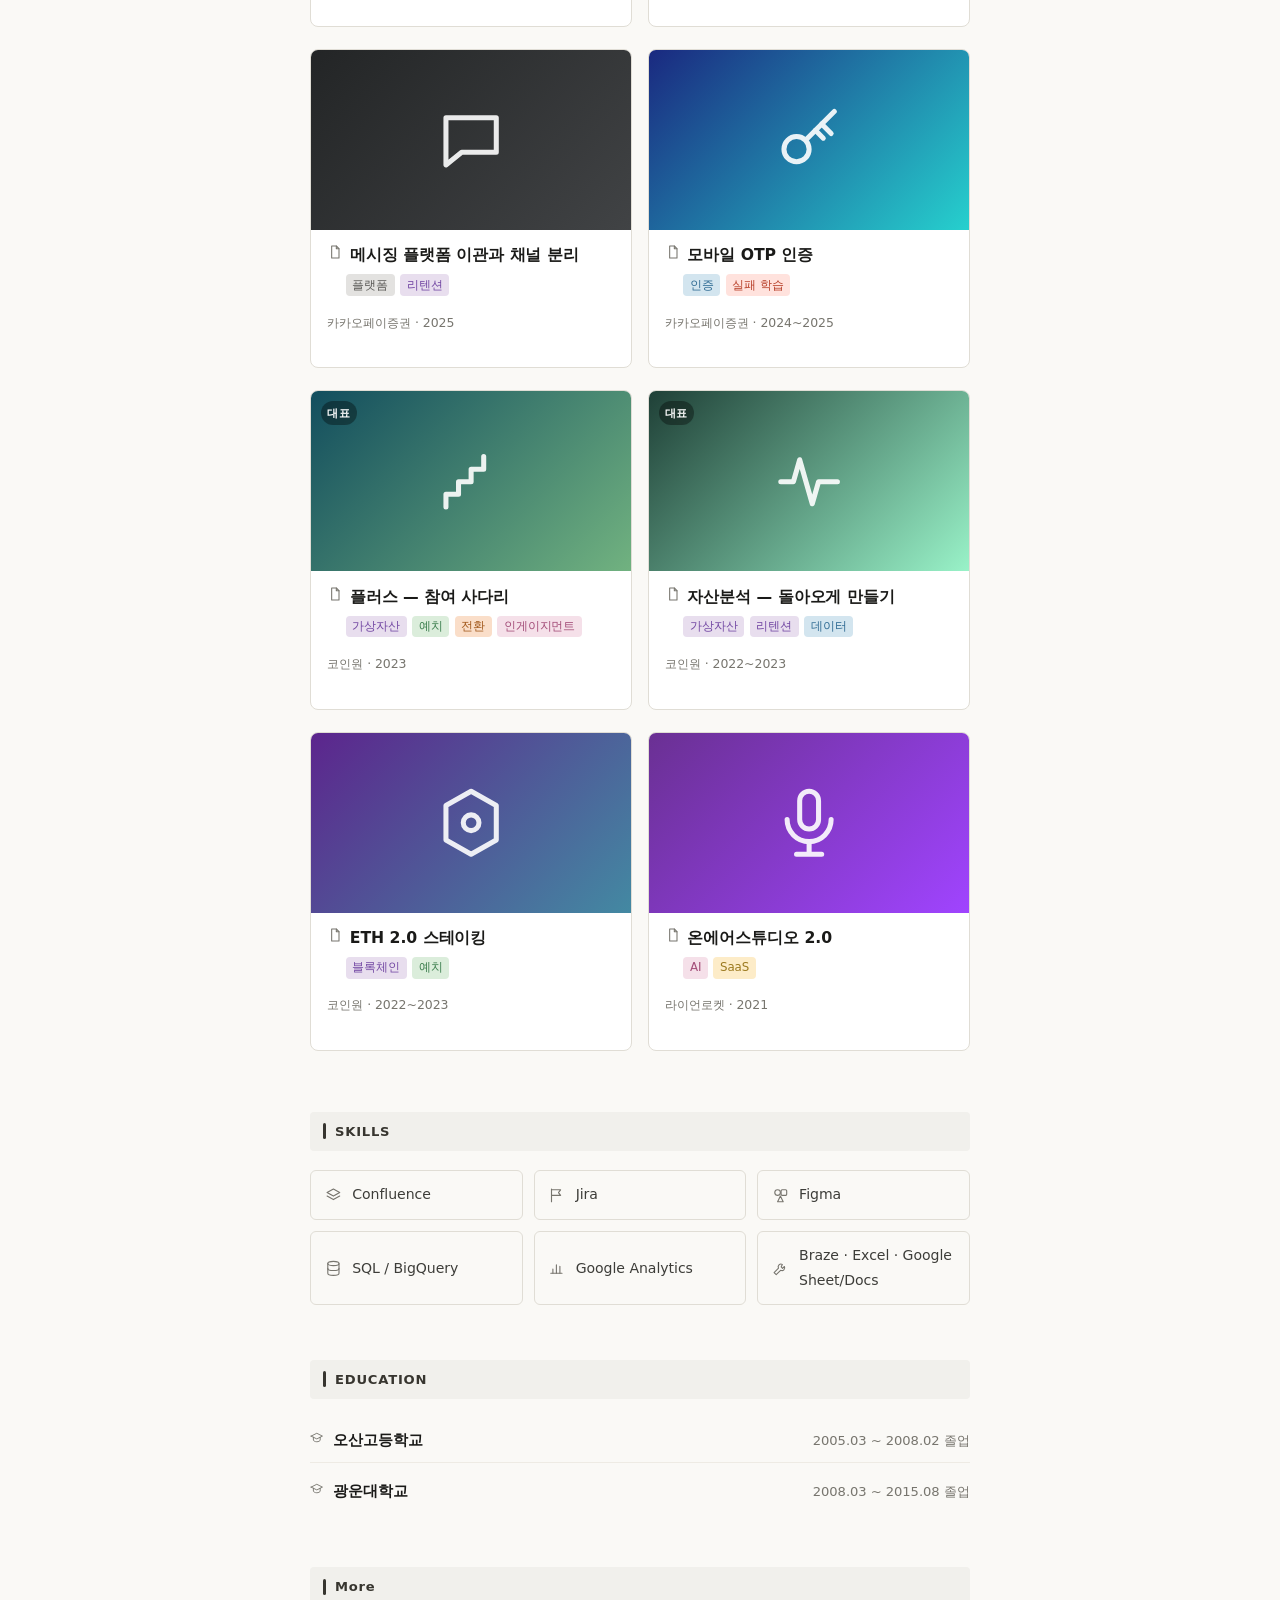
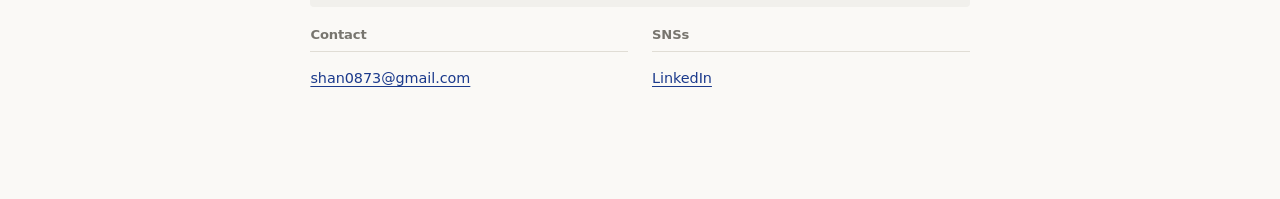
==== commit f45f83b4: "content: 연금 그로스 → 홈 넛지 실험 시리즈 신규 페이지, 퍼널 실험 페이지에 주문화면 A/B 후속 추가 Co-Authored-By: Claude Opus 5 <norep" ====
--- a/index.html
+++ b/index.html
@@ -95,160 +95,6 @@
     </div>
   </header>
 
-  <section aria-labelledby="trajectory-h">
-    <h2 id="trajectory-h">카카오페이증권에서의 성장 방향</h2>
-    <p class="trajectory__spine">인프라 → 상품 출시 → 그로스·실험</p>
-    <ol class="trajectory">
-      <li>
-        <span class="when">2026</span>
-        <p class="what"><span class="axis">그로스·실험 PM</span>
-          연금·ISA 퍼널과 넛지를 실험으로 검증하고, 팀과 함께 실험 프레임을 정착시켰습니다.
-          <a href="projects/pension-isa-funnel-ab.html">계좌개설 퍼널 실험</a> ·
-          <a href="projects/ria-launch.html">RIA 출시</a></p>
-      </li>
-      <li>
-        <span class="when">2025 하반기</span>
-        <p class="what"><span class="axis">상품 출시 PM</span>
-          중개형 ISA를 TF에 소속되어 서비스를 출시하고, 연금-ISA 시너지 구조를 설계했습니다.
-          <a href="projects/isa-launch.html">중개형 ISA 출시</a> ·
-          <a href="projects/pension-growth.html">연금 그로스</a></p>
-      </li>
-      <li>
-        <span class="when">2025 상반기</span>
-        <p class="what"><span class="axis">인프라 PM</span>
-          메시징 플랫폼을 이관하고, 채널 종속을 벗어나는 문제를 리텐션 관점에서 풀었습니다.
-          <a href="projects/messaging-platform.html">메시징 플랫폼 이관과 채널 분리</a></p>
-      </li>
-      <li>
-        <span class="when">2022~2024</span>
-        <p class="what"><span class="axis">가상자산 PO</span>
-          예치·스테이킹 상품과 자산분석을 만들며 온체인 구조 위에서 제품을 설계했습니다.
-          <a href="projects/coinone-plus.html">플러스</a> ·
-          <a href="projects/coinone-asset-analysis.html">자산분석</a></p>
-      </li>
-    </ol>
-  </section>
-
-  <div class="section-bar">PROJECTS</div>
-  <ul class="card-grid">
-
-    <li class="project-card">
-      <a class="project-card__cover cover--1" href="projects/pension-isa-funnel-ab.html" aria-hidden="true">
-        <span class="project-card__badge">대표</span>
-        <svg><use href="#i-funnel"/></svg>
-      </a>
-      <div class="project-card__body">
-        <p class="project-card__title"><svg class="doc-icon"><use href="#i-doc"/></svg>
-          <a href="projects/pension-isa-funnel-ab.html">계좌개설 퍼널 실험과 후속 검증</a></p>
-        <ul class="tag-row">
-          <li class="tagp tagp--orange">A/B 실험</li><li class="tagp tagp--green">연금</li>
-          <li class="tagp tagp--blue">ISA</li><li class="tagp tagp--gray">퍼널</li>
-        </ul>
-        <p class="project-card__meta">카카오페이증권 · 2026</p>
-      </div>
-    </li>
-
-    <li class="project-card">
-      <a class="project-card__cover cover--2" href="projects/ria-launch.html" aria-hidden="true"><svg><use href="#i-stack"/></svg></a>
-      <div class="project-card__body">
-        <p class="project-card__title"><svg class="doc-icon"><use href="#i-doc"/></svg>
-          <a href="projects/ria-launch.html">RIA 계좌 출시</a></p>
-        <ul class="tag-row"><li class="tagp tagp--blue">증권</li><li class="tagp tagp--purple">신규 서비스</li></ul>
-        <p class="project-card__meta">카카오페이증권 · 2026</p>
-      </div>
-    </li>
-
-    <li class="project-card">
-      <a class="project-card__cover cover--4" href="projects/isa-launch.html" aria-hidden="true"><svg><use href="#i-shield"/></svg></a>
-      <div class="project-card__body">
-        <p class="project-card__title"><svg class="doc-icon"><use href="#i-doc"/></svg>
-          <a href="projects/isa-launch.html">중개형 ISA 출시</a></p>
-        <ul class="tag-row"><li class="tagp tagp--blue">증권</li><li class="tagp tagp--red">규제</li><li class="tagp tagp--red">세제</li></ul>
-        <p class="project-card__meta">카카오페이증권 · 2025</p>
-      </div>
-    </li>
-
-    <li class="project-card">
-      <a class="project-card__cover cover--6" href="projects/pension-growth.html" aria-hidden="true"><svg><use href="#i-bell"/></svg></a>
-      <div class="project-card__body">
-        <p class="project-card__title"><svg class="doc-icon"><use href="#i-doc"/></svg>
-          <a href="projects/pension-growth.html">연금 그로스</a></p>
-        <ul class="tag-row"><li class="tagp tagp--green">연금</li><li class="tagp tagp--yellow">넛지</li><li class="tagp tagp--green">그로스</li></ul>
-        <p class="project-card__meta">카카오페이증권 · 2025</p>
-      </div>
-    </li>
-
-    <li class="project-card">
-      <a class="project-card__cover cover--8" href="projects/messaging-platform.html" aria-hidden="true"><svg><use href="#i-chat"/></svg></a>
-      <div class="project-card__body">
-        <p class="project-card__title"><svg class="doc-icon"><use href="#i-doc"/></svg>
-          <a href="projects/messaging-platform.html">메시징 플랫폼 이관과 채널 분리</a></p>
-        <ul class="tag-row"><li class="tagp tagp--gray">플랫폼</li><li class="tagp tagp--purple">리텐션</li></ul>
-        <p class="project-card__meta">카카오페이증권 · 2025</p>
-      </div>
-    </li>
-
-    <li class="project-card">
-      <a class="project-card__cover cover--9" href="projects/mobile-otp.html" aria-hidden="true"><svg><use href="#i-key"/></svg></a>
-      <div class="project-card__body">
-        <p class="project-card__title"><svg class="doc-icon"><use href="#i-doc"/></svg>
-          <a href="projects/mobile-otp.html">모바일 OTP 인증</a></p>
-        <ul class="tag-row"><li class="tagp tagp--blue">인증</li><li class="tagp tagp--red">실패 학습</li></ul>
-        <p class="project-card__meta">카카오페이증권 · 2024~2025</p>
-      </div>
-    </li>
-
-    <li class="project-card">
-      <a class="project-card__cover cover--6" href="projects/coinone-plus.html" aria-hidden="true">
-        <span class="project-card__badge">대표</span>
-        <svg><use href="#i-stairs"/></svg>
-      </a>
-      <div class="project-card__body">
-        <p class="project-card__title"><svg class="doc-icon"><use href="#i-doc"/></svg>
-          <a href="projects/coinone-plus.html">플러스 — 참여 사다리</a></p>
-        <ul class="tag-row">
-          <li class="tagp tagp--purple">가상자산</li><li class="tagp tagp--green">예치</li>
-          <li class="tagp tagp--orange">전환</li><li class="tagp tagp--pink">인게이지먼트</li>
-        </ul>
-        <p class="project-card__meta">코인원 · 2023</p>
-      </div>
-    </li>
-
-    <li class="project-card">
-      <a class="project-card__cover cover--3" href="projects/coinone-asset-analysis.html" aria-hidden="true">
-        <span class="project-card__badge">대표</span>
-        <svg><use href="#i-pulse"/></svg>
-      </a>
-      <div class="project-card__body">
-        <p class="project-card__title"><svg class="doc-icon"><use href="#i-doc"/></svg>
-          <a href="projects/coinone-asset-analysis.html">자산분석 — 돌아오게 만들기</a></p>
-        <ul class="tag-row"><li class="tagp tagp--purple">가상자산</li><li class="tagp tagp--purple">리텐션</li><li class="tagp tagp--blue">데이터</li></ul>
-        <p class="project-card__meta">코인원 · 2022~2023</p>
-      </div>
-    </li>
-
-    <li class="project-card">
-      <a class="project-card__cover cover--7" href="projects/eth2-staking.html" aria-hidden="true"><svg><use href="#i-hex"/></svg></a>
-      <div class="project-card__body">
-        <p class="project-card__title"><svg class="doc-icon"><use href="#i-doc"/></svg>
-          <a href="projects/eth2-staking.html">ETH 2.0 스테이킹</a></p>
-        <ul class="tag-row"><li class="tagp tagp--purple">블록체인</li><li class="tagp tagp--green">예치</li></ul>
-        <p class="project-card__meta">코인원 · 2022~2023</p>
-      </div>
-    </li>
-
-    <li class="project-card">
-      <a class="project-card__cover cover--10" href="projects/onair-studio.html" aria-hidden="true"><svg><use href="#i-mic"/></svg></a>
-      <div class="project-card__body">
-        <p class="project-card__title"><svg class="doc-icon"><use href="#i-doc"/></svg>
-          <a href="projects/onair-studio.html">온에어스튜디오 2.0</a></p>
-        <ul class="tag-row"><li class="tagp tagp--pink">AI</li><li class="tagp tagp--yellow">SaaS</li></ul>
-        <p class="project-card__meta">라이언로켓 · 2021</p>
-      </div>
-    </li>
-
-  </ul>
-
   <div class="section-bar">EXPERIENCES</div>
   <ul class="entry-list">
     <li class="entry-item"><svg><use href="#i-case"/></svg><span class="entry-item__label">카카오페이증권 · Product Manager</span><span class="entry-item__when">2024.10 ~</span></li>
@@ -257,6 +103,126 @@
     <li class="entry-item"><svg><use href="#i-case"/></svg><span class="entry-item__label">라이언로켓 · Product Manager</span><span class="entry-item__when">2021.05 ~ 2022.03</span></li>
     <li class="entry-item"><svg><use href="#i-case"/></svg><span class="entry-item__label">크라우드웍스 · Product Manager</span><span class="entry-item__when">2019.09 ~ 2021.04</span></li>
     <li class="entry-item"><svg><use href="#i-case"/></svg><span class="entry-item__label">쏘카 · 사업지원팀 Lead</span><span class="entry-item__when">2014.10 ~ 2019.08</span></li>
+  </ul>
+
+<div class="section-bar">PROJECTS</div>
+  <ul class="card-grid">
+
+    <li class="project-card">
+      <a class="project-card__cover cover--1" href="projects/pension-isa-funnel-ab.html" aria-hidden="true">
+        <span class="project-card__badge">대표</span>
+        <svg><use href="#i-funnel"/></svg>
+      </a>
+      <div class="project-card__body">
+        <p class="project-card__title"><svg class="doc-icon"><use href="#i-doc"/></svg>
+          <a href="projects/pension-isa-funnel-ab.html">계좌개설 퍼널 실험과 후속 검증</a></p>
+        <ul class="tag-row">
+          <li class="tagp tagp--orange">A/B 실험</li><li class="tagp tagp--green">연금</li>
+          <li class="tagp tagp--blue">ISA</li><li class="tagp tagp--gray">퍼널</li>
+        </ul>
+        <p class="project-card__meta">카카오페이증권 · 2026</p>
+      </div>
+    </li>
+
+    <li class="project-card">
+      <a class="project-card__cover cover--2" href="projects/ria-launch.html" aria-hidden="true"><svg><use href="#i-stack"/></svg></a>
+      <div class="project-card__body">
+        <p class="project-card__title"><svg class="doc-icon"><use href="#i-doc"/></svg>
+          <a href="projects/ria-launch.html">RIA 계좌 출시</a></p>
+        <ul class="tag-row"><li class="tagp tagp--blue">증권</li><li class="tagp tagp--purple">신규 서비스</li></ul>
+        <p class="project-card__meta">카카오페이증권 · 2026</p>
+      </div>
+    </li>
+
+    <li class="project-card">
+      <a class="project-card__cover cover--5" href="projects/home-nudge-series.html" aria-hidden="true"><svg><use href="#i-shapes"/></svg></a>
+      <div class="project-card__body">
+        <p class="project-card__title"><svg class="doc-icon"><use href="#i-doc"/></svg>
+          <a href="projects/home-nudge-series.html">홈 넛지 실험 시리즈</a></p>
+        <ul class="tag-row"><li class="tagp tagp--orange">A/B 실험</li><li class="tagp tagp--green">연금</li><li class="tagp tagp--blue">ISA</li><li class="tagp tagp--yellow">넛지</li></ul>
+        <p class="project-card__meta">카카오페이증권 · 2026</p>
+      </div>
+    </li>
+
+    <li class="project-card">
+      <a class="project-card__cover cover--4" href="projects/isa-launch.html" aria-hidden="true"><svg><use href="#i-shield"/></svg></a>
+      <div class="project-card__body">
+        <p class="project-card__title"><svg class="doc-icon"><use href="#i-doc"/></svg>
+          <a href="projects/isa-launch.html">중개형 ISA 출시</a></p>
+        <ul class="tag-row"><li class="tagp tagp--blue">증권</li><li class="tagp tagp--red">규제</li><li class="tagp tagp--red">세제</li></ul>
+        <p class="project-card__meta">카카오페이증권 · 2025</p>
+      </div>
+    </li>
+
+    <li class="project-card">
+      <a class="project-card__cover cover--8" href="projects/messaging-platform.html" aria-hidden="true"><svg><use href="#i-chat"/></svg></a>
+      <div class="project-card__body">
+        <p class="project-card__title"><svg class="doc-icon"><use href="#i-doc"/></svg>
+          <a href="projects/messaging-platform.html">메시징 플랫폼 이관과 채널 분리</a></p>
+        <ul class="tag-row"><li class="tagp tagp--gray">플랫폼</li><li class="tagp tagp--purple">리텐션</li></ul>
+        <p class="project-card__meta">카카오페이증권 · 2025</p>
+      </div>
+    </li>
+
+    <li class="project-card">
+      <a class="project-card__cover cover--9" href="projects/mobile-otp.html" aria-hidden="true"><svg><use href="#i-key"/></svg></a>
+      <div class="project-card__body">
+        <p class="project-card__title"><svg class="doc-icon"><use href="#i-doc"/></svg>
+          <a href="projects/mobile-otp.html">모바일 OTP 인증</a></p>
+        <ul class="tag-row"><li class="tagp tagp--blue">인증</li><li class="tagp tagp--red">실패 학습</li></ul>
+        <p class="project-card__meta">카카오페이증권 · 2024~2025</p>
+      </div>
+    </li>
+
+    <li class="project-card">
+      <a class="project-card__cover cover--6" href="projects/coinone-plus.html" aria-hidden="true">
+        <span class="project-card__badge">대표</span>
+        <svg><use href="#i-stairs"/></svg>
+      </a>
+      <div class="project-card__body">
+        <p class="project-card__title"><svg class="doc-icon"><use href="#i-doc"/></svg>
+          <a href="projects/coinone-plus.html">플러스 — 참여 사다리</a></p>
+        <ul class="tag-row">
+          <li class="tagp tagp--purple">가상자산</li><li class="tagp tagp--green">예치</li>
+          <li class="tagp tagp--orange">전환</li><li class="tagp tagp--pink">인게이지먼트</li>
+        </ul>
+        <p class="project-card__meta">코인원 · 2023</p>
+      </div>
+    </li>
+
+    <li class="project-card">
+      <a class="project-card__cover cover--3" href="projects/coinone-asset-analysis.html" aria-hidden="true">
+        <span class="project-card__badge">대표</span>
+        <svg><use href="#i-pulse"/></svg>
+      </a>
+      <div class="project-card__body">
+        <p class="project-card__title"><svg class="doc-icon"><use href="#i-doc"/></svg>
+          <a href="projects/coinone-asset-analysis.html">자산분석 — 돌아오게 만들기</a></p>
+        <ul class="tag-row"><li class="tagp tagp--purple">가상자산</li><li class="tagp tagp--purple">리텐션</li><li class="tagp tagp--blue">데이터</li></ul>
+        <p class="project-card__meta">코인원 · 2022~2023</p>
+      </div>
+    </li>
+
+    <li class="project-card">
+      <a class="project-card__cover cover--7" href="projects/eth2-staking.html" aria-hidden="true"><svg><use href="#i-hex"/></svg></a>
+      <div class="project-card__body">
+        <p class="project-card__title"><svg class="doc-icon"><use href="#i-doc"/></svg>
+          <a href="projects/eth2-staking.html">ETH 2.0 스테이킹</a></p>
+        <ul class="tag-row"><li class="tagp tagp--purple">블록체인</li><li class="tagp tagp--green">예치</li></ul>
+        <p class="project-card__meta">코인원 · 2022~2023</p>
+      </div>
+    </li>
+
+    <li class="project-card">
+      <a class="project-card__cover cover--10" href="projects/onair-studio.html" aria-hidden="true"><svg><use href="#i-mic"/></svg></a>
+      <div class="project-card__body">
+        <p class="project-card__title"><svg class="doc-icon"><use href="#i-doc"/></svg>
+          <a href="projects/onair-studio.html">온에어스튜디오 2.0</a></p>
+        <ul class="tag-row"><li class="tagp tagp--pink">AI</li><li class="tagp tagp--yellow">SaaS</li></ul>
+        <p class="project-card__meta">라이언로켓 · 2021</p>
+      </div>
+    </li>
+    
   </ul>
 
   <div class="section-bar">SKILLS</div>
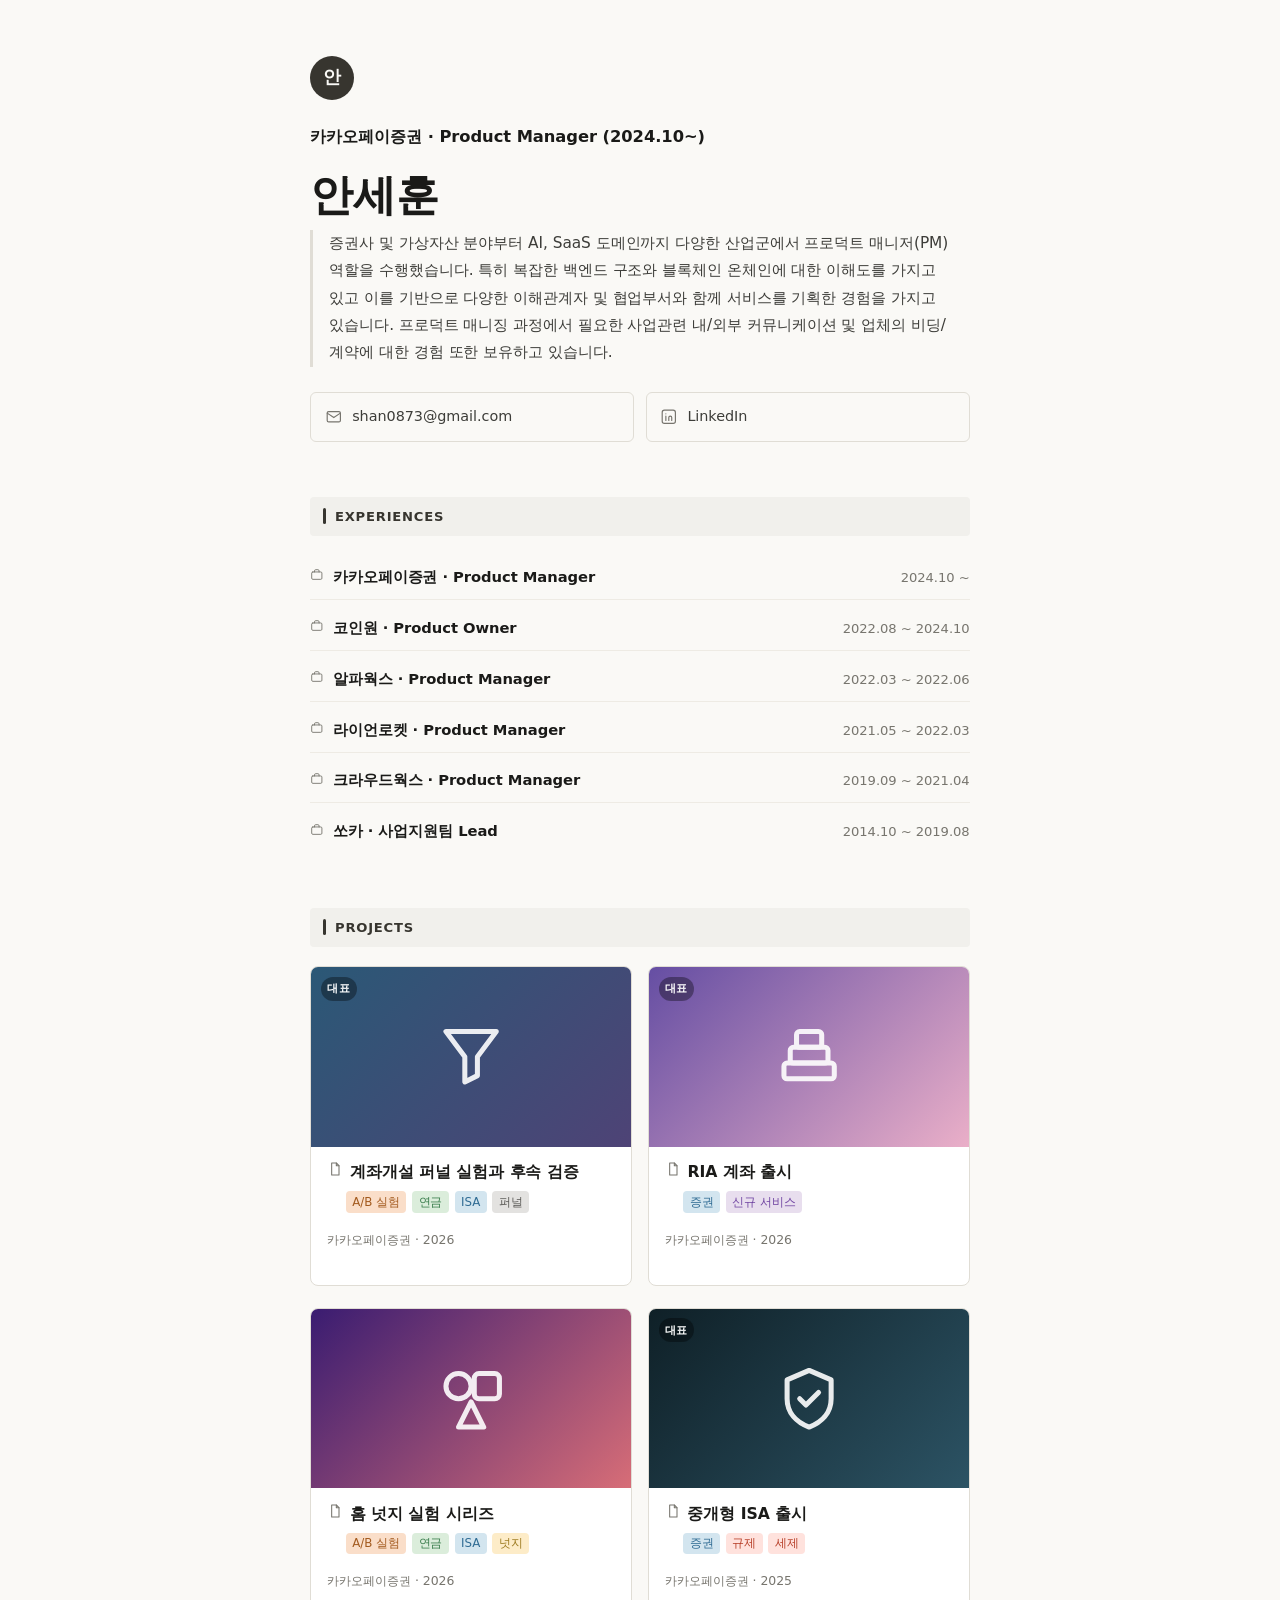
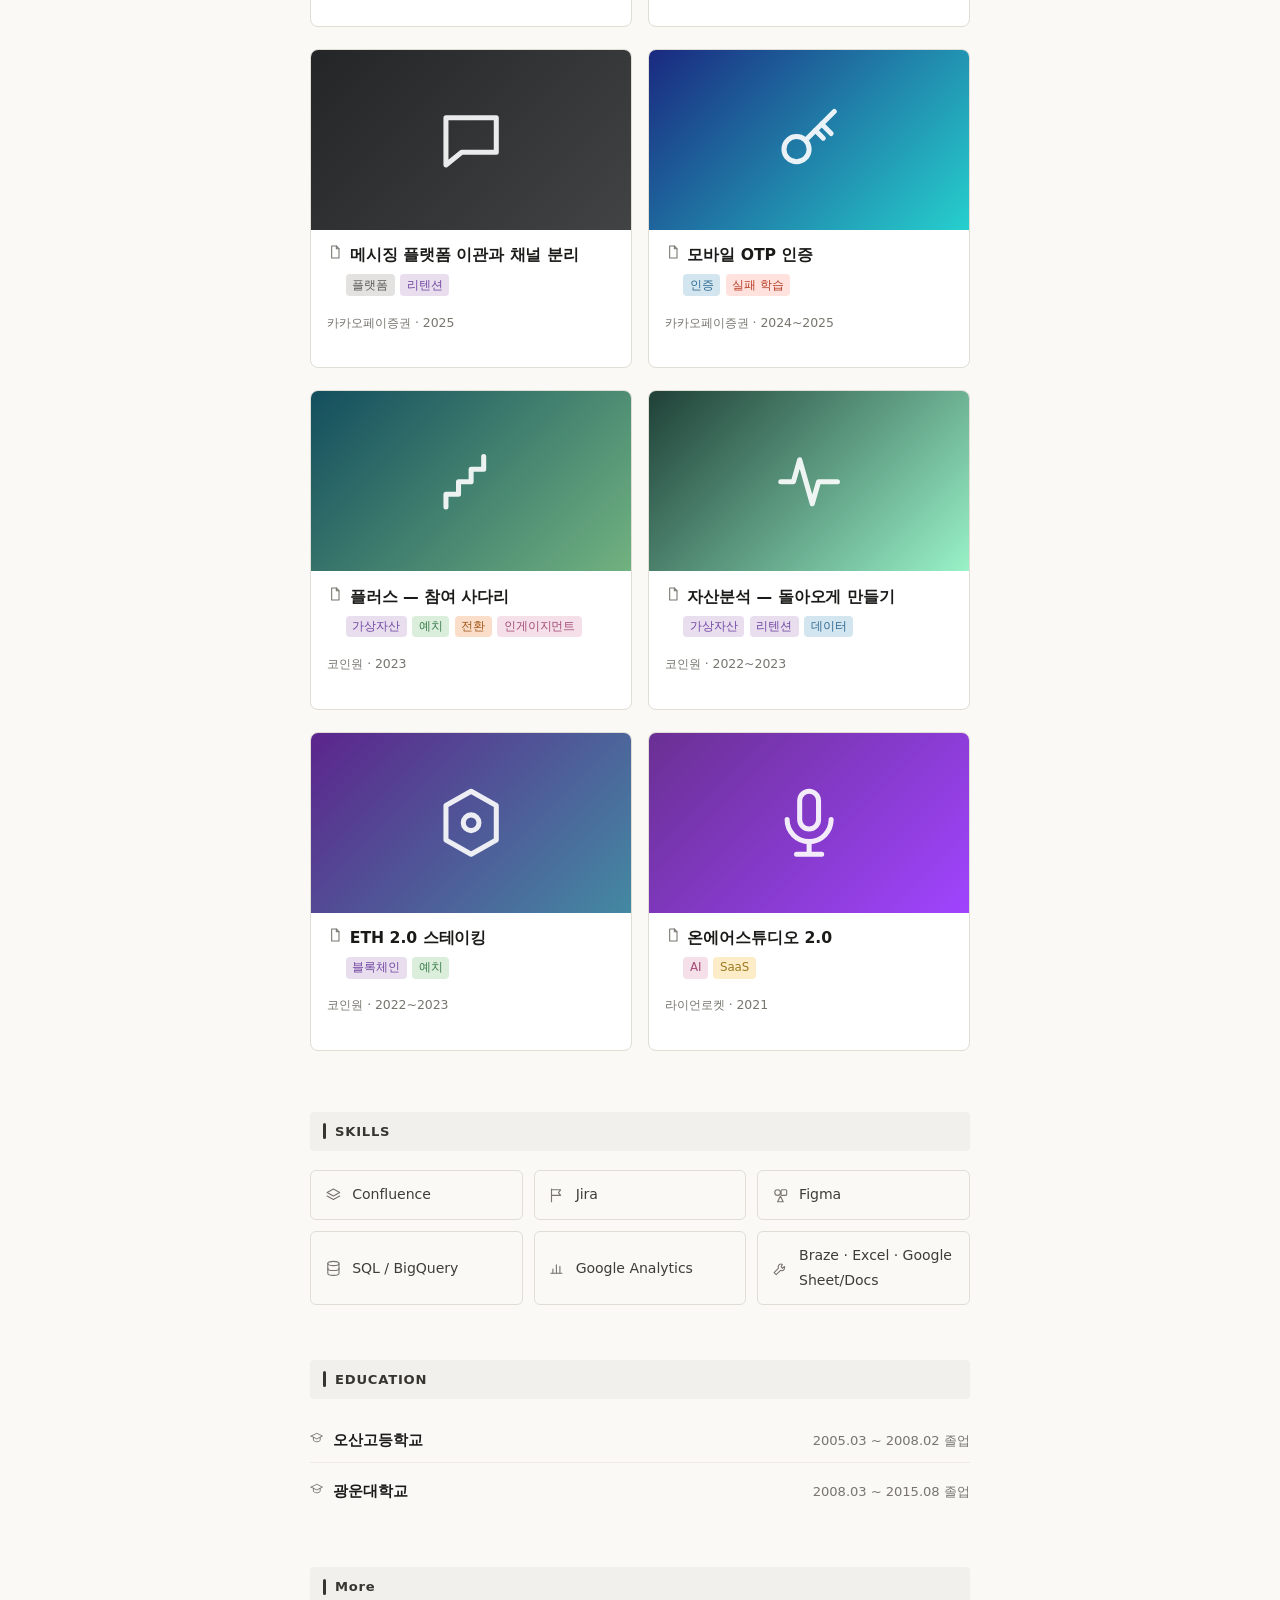
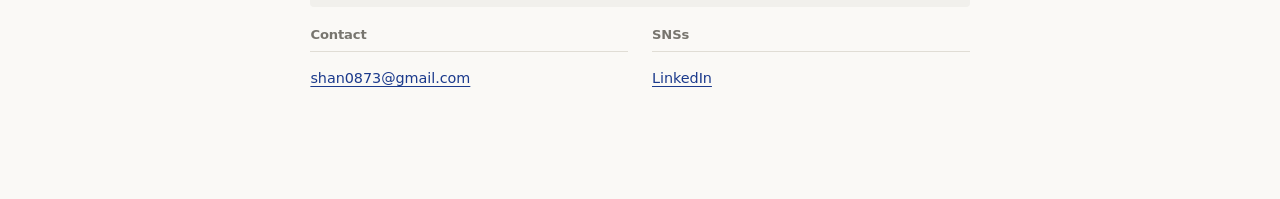
==== commit 68e5e8e1: "content: 대표 프로젝트 재구성(RIA·ISA), 문구 다듬기 Co-Authored-By: Claude Opus 5 <noreply@anthropic.com>" ====
--- a/index.html
+++ b/index.html
@@ -125,7 +125,10 @@
     </li>
 
     <li class="project-card">
-      <a class="project-card__cover cover--2" href="projects/ria-launch.html" aria-hidden="true"><svg><use href="#i-stack"/></svg></a>
+      <a class="project-card__cover cover--2" href="projects/ria-launch.html" aria-hidden="true">
+        <span class="project-card__badge">대표</span>
+        <svg><use href="#i-stack"/></svg>
+      </a>
       <div class="project-card__body">
         <p class="project-card__title"><svg class="doc-icon"><use href="#i-doc"/></svg>
           <a href="projects/ria-launch.html">RIA 계좌 출시</a></p>
@@ -145,7 +148,10 @@
     </li>
 
     <li class="project-card">
-      <a class="project-card__cover cover--4" href="projects/isa-launch.html" aria-hidden="true"><svg><use href="#i-shield"/></svg></a>
+      <a class="project-card__cover cover--4" href="projects/isa-launch.html" aria-hidden="true">
+        <span class="project-card__badge">대표</span>
+        <svg><use href="#i-shield"/></svg>
+      </a>
       <div class="project-card__body">
         <p class="project-card__title"><svg class="doc-icon"><use href="#i-doc"/></svg>
           <a href="projects/isa-launch.html">중개형 ISA 출시</a></p>
@@ -175,10 +181,7 @@
     </li>
 
     <li class="project-card">
-      <a class="project-card__cover cover--6" href="projects/coinone-plus.html" aria-hidden="true">
-        <span class="project-card__badge">대표</span>
-        <svg><use href="#i-stairs"/></svg>
-      </a>
+      <a class="project-card__cover cover--6" href="projects/coinone-plus.html" aria-hidden="true"><svg><use href="#i-stairs"/></svg></a>
       <div class="project-card__body">
         <p class="project-card__title"><svg class="doc-icon"><use href="#i-doc"/></svg>
           <a href="projects/coinone-plus.html">플러스 — 참여 사다리</a></p>
@@ -191,10 +194,7 @@
     </li>
 
     <li class="project-card">
-      <a class="project-card__cover cover--3" href="projects/coinone-asset-analysis.html" aria-hidden="true">
-        <span class="project-card__badge">대표</span>
-        <svg><use href="#i-pulse"/></svg>
-      </a>
+      <a class="project-card__cover cover--3" href="projects/coinone-asset-analysis.html" aria-hidden="true"><svg><use href="#i-pulse"/></svg></a>
       <div class="project-card__body">
         <p class="project-card__title"><svg class="doc-icon"><use href="#i-doc"/></svg>
           <a href="projects/coinone-asset-analysis.html">자산분석 — 돌아오게 만들기</a></p>
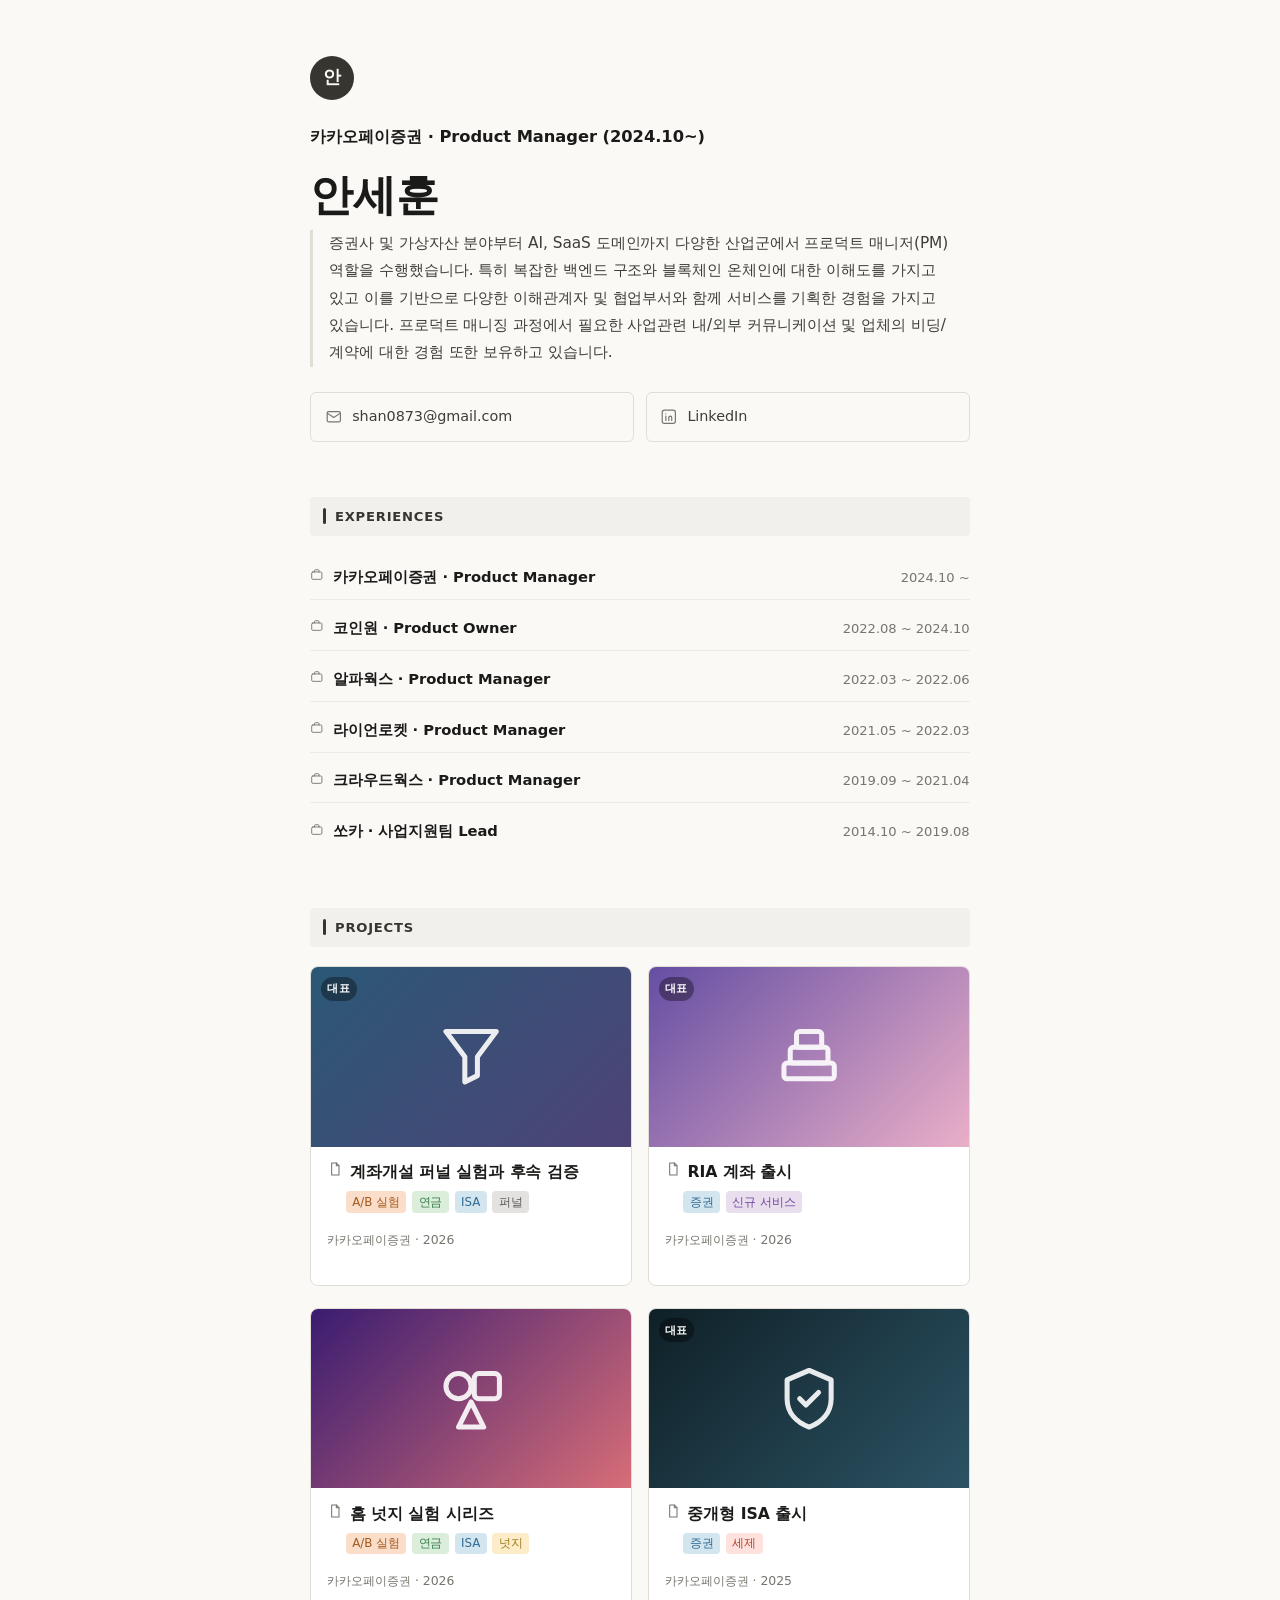
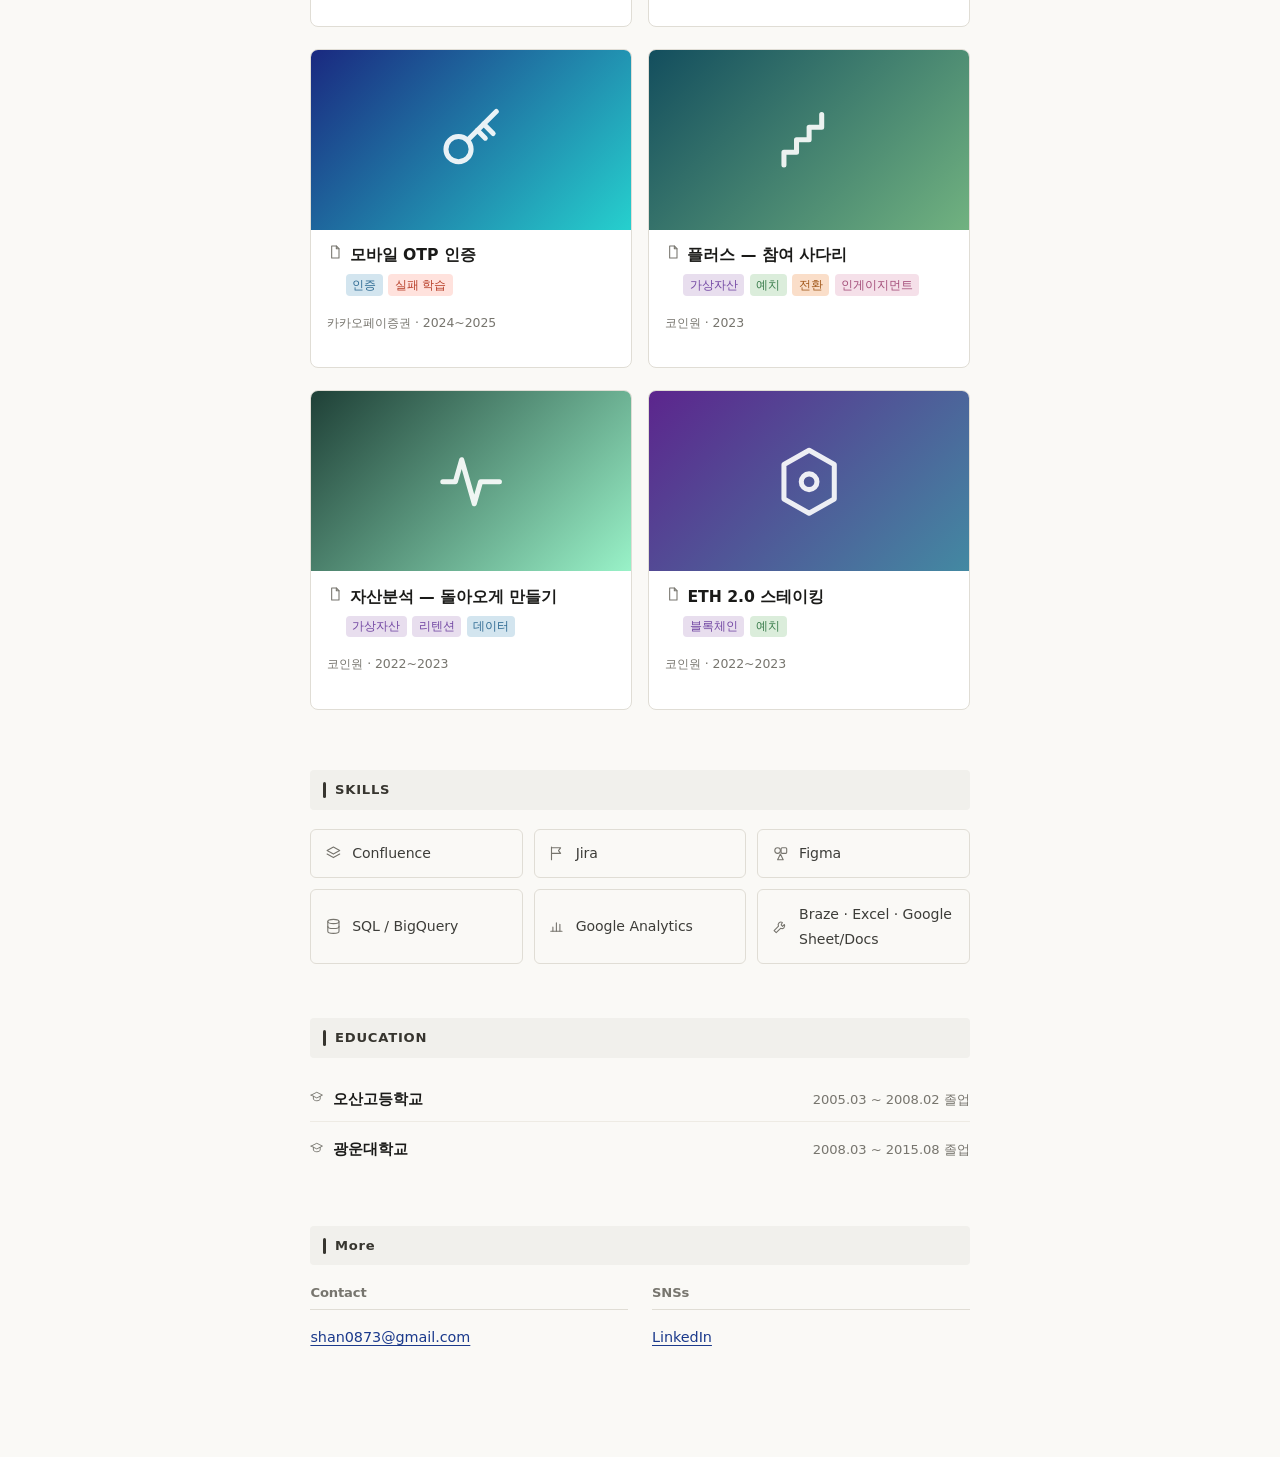
==== commit bd451c7a: "content: 메시징 플랫폼·온에어스튜디오 프로젝트 제거, 문구 다듬기 Co-Authored-By: Claude Opus 5 <noreply@anthropic.com>" ====
--- a/index.html
+++ b/index.html
@@ -155,17 +155,7 @@
       <div class="project-card__body">
         <p class="project-card__title"><svg class="doc-icon"><use href="#i-doc"/></svg>
           <a href="projects/isa-launch.html">중개형 ISA 출시</a></p>
-        <ul class="tag-row"><li class="tagp tagp--blue">증권</li><li class="tagp tagp--red">규제</li><li class="tagp tagp--red">세제</li></ul>
-        <p class="project-card__meta">카카오페이증권 · 2025</p>
-      </div>
-    </li>
-
-    <li class="project-card">
-      <a class="project-card__cover cover--8" href="projects/messaging-platform.html" aria-hidden="true"><svg><use href="#i-chat"/></svg></a>
-      <div class="project-card__body">
-        <p class="project-card__title"><svg class="doc-icon"><use href="#i-doc"/></svg>
-          <a href="projects/messaging-platform.html">메시징 플랫폼 이관과 채널 분리</a></p>
-        <ul class="tag-row"><li class="tagp tagp--gray">플랫폼</li><li class="tagp tagp--purple">리텐션</li></ul>
+        <ul class="tag-row"><li class="tagp tagp--blue">증권</li><li class="tagp tagp--red">세제</li></ul>
         <p class="project-card__meta">카카오페이증권 · 2025</p>
       </div>
     </li>
@@ -212,17 +202,6 @@
         <p class="project-card__meta">코인원 · 2022~2023</p>
       </div>
     </li>
-
-    <li class="project-card">
-      <a class="project-card__cover cover--10" href="projects/onair-studio.html" aria-hidden="true"><svg><use href="#i-mic"/></svg></a>
-      <div class="project-card__body">
-        <p class="project-card__title"><svg class="doc-icon"><use href="#i-doc"/></svg>
-          <a href="projects/onair-studio.html">온에어스튜디오 2.0</a></p>
-        <ul class="tag-row"><li class="tagp tagp--pink">AI</li><li class="tagp tagp--yellow">SaaS</li></ul>
-        <p class="project-card__meta">라이언로켓 · 2021</p>
-      </div>
-    </li>
-    
   </ul>
 
   <div class="section-bar">SKILLS</div>
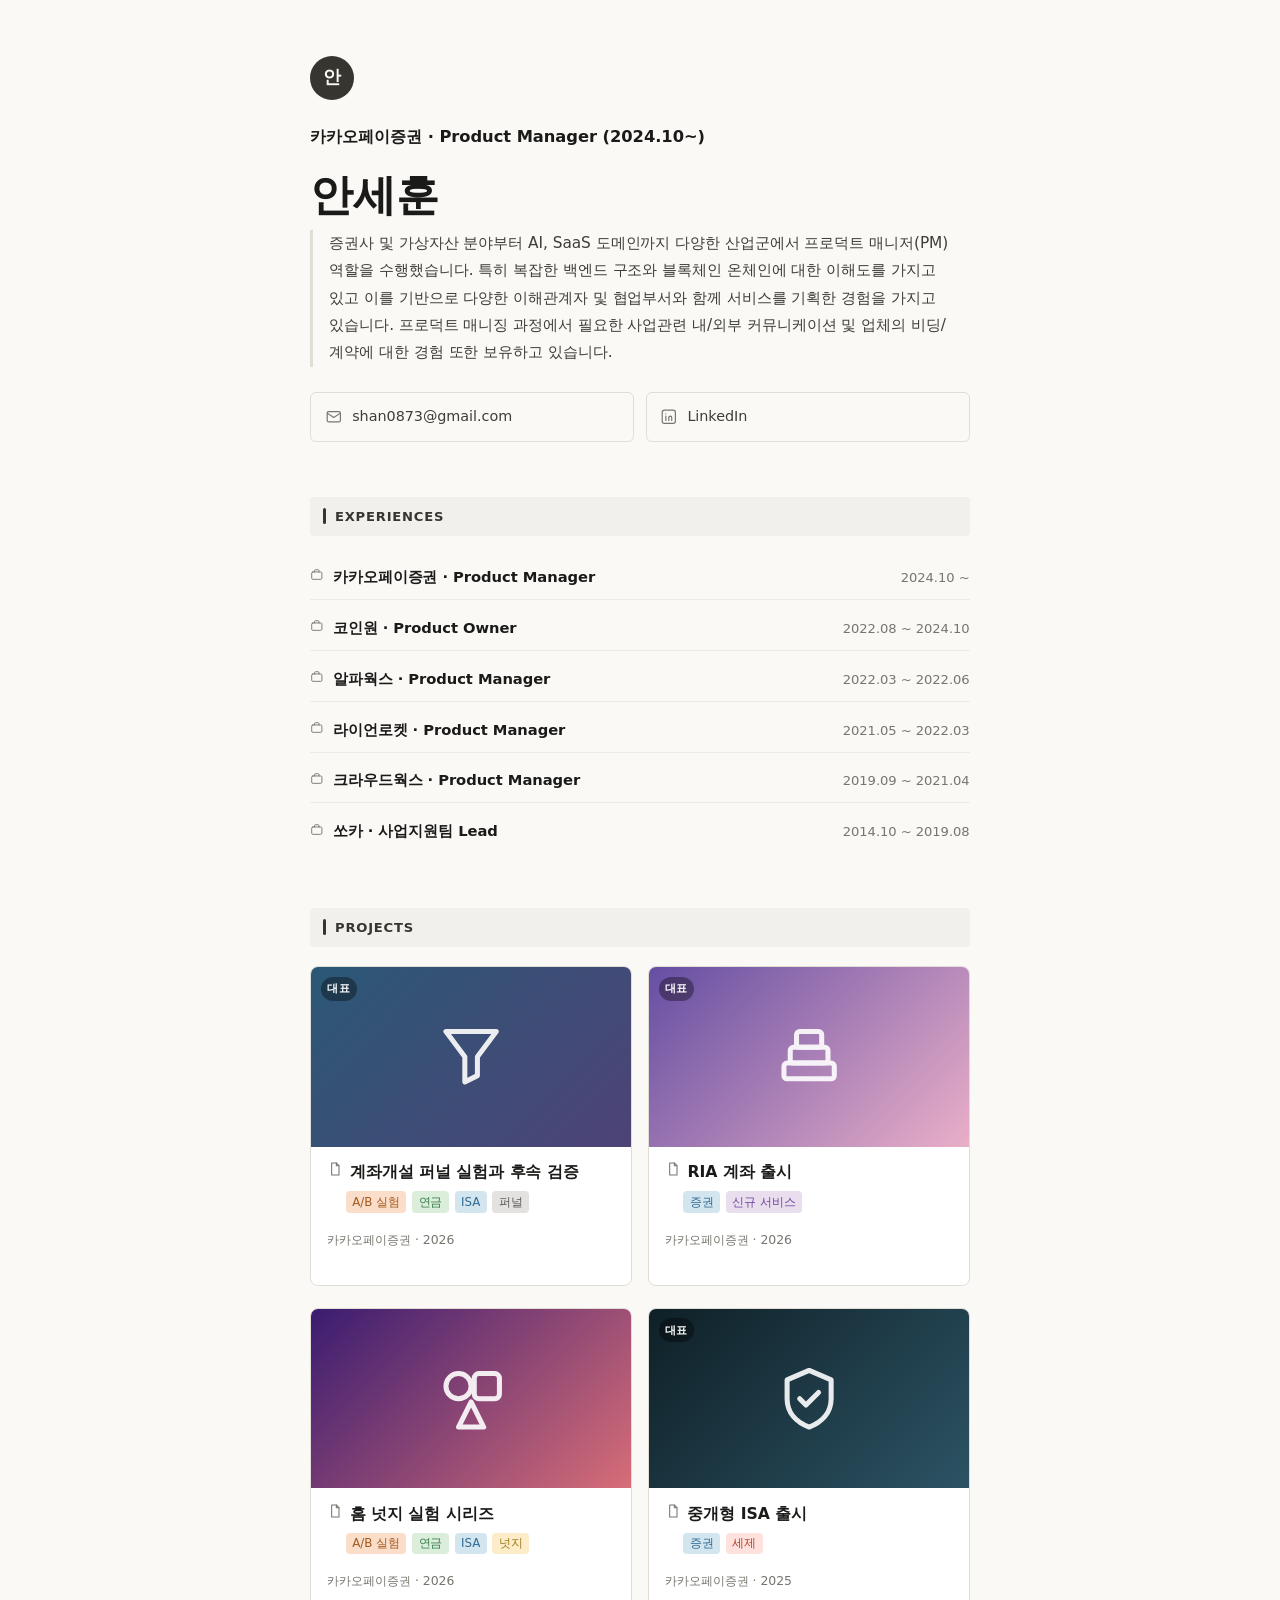
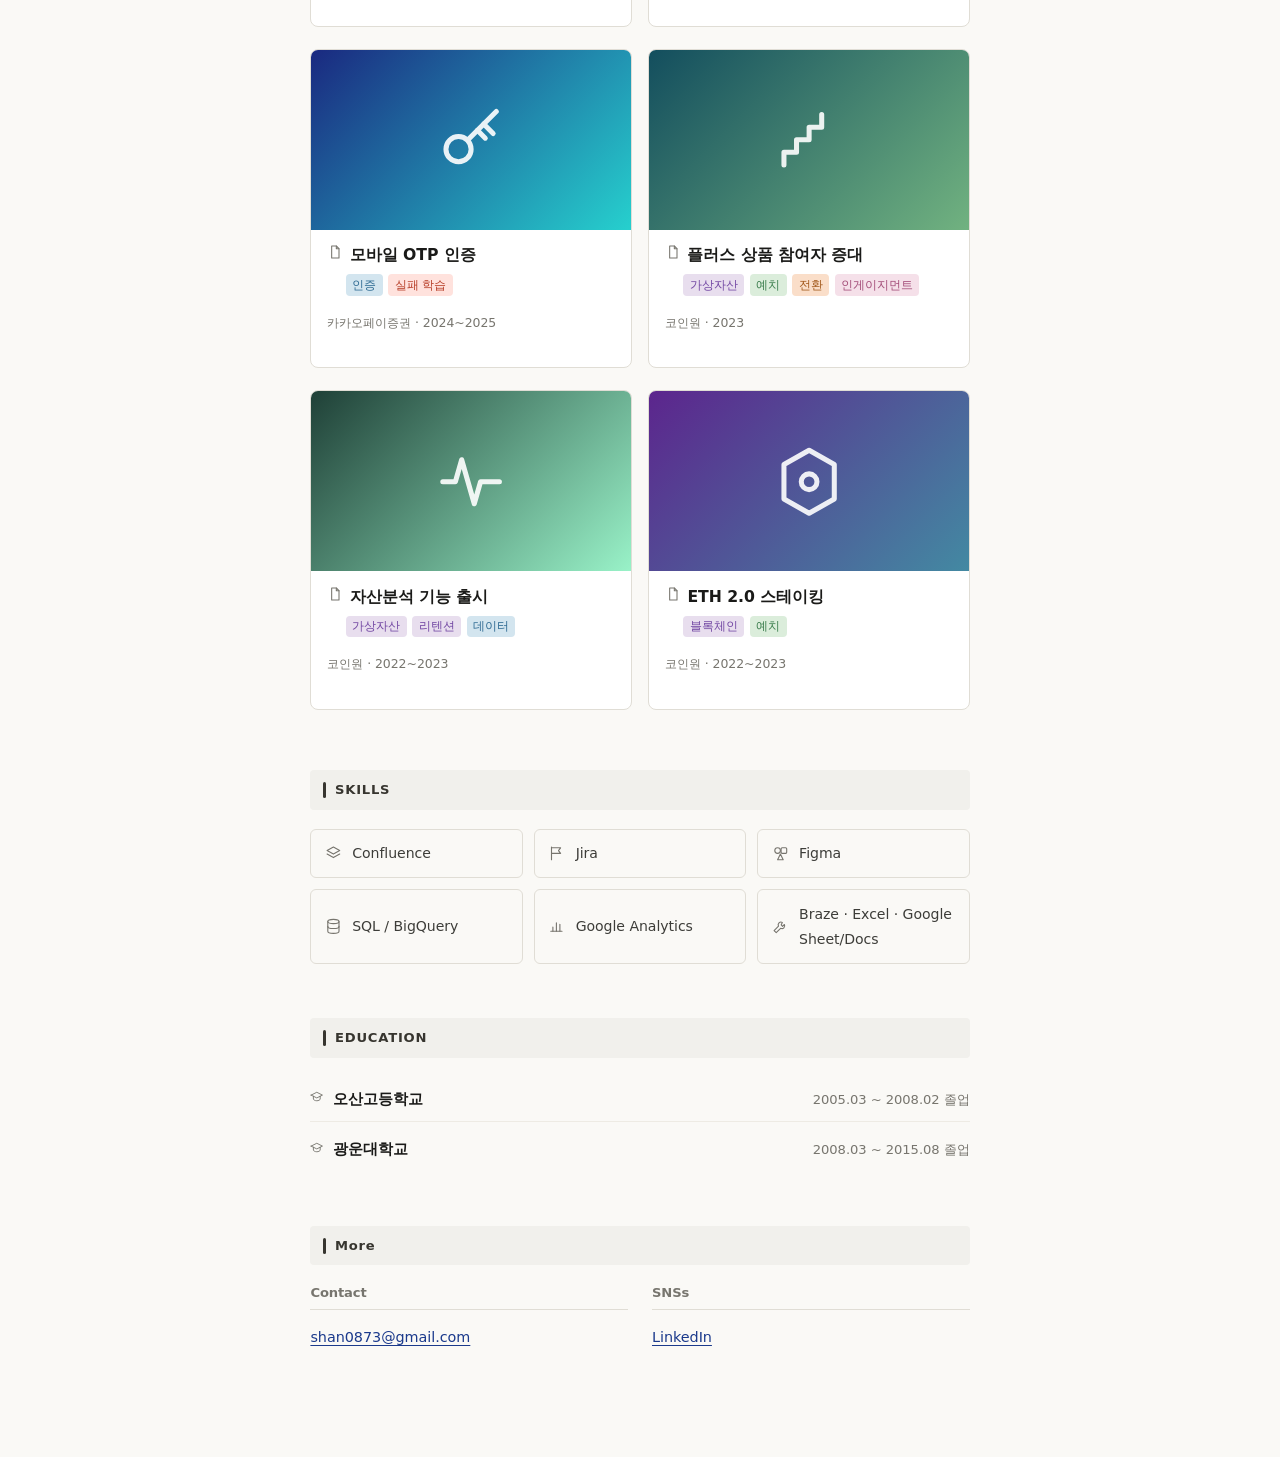
==== commit 84d259c2: "content: 문구 다듬기 Co-Authored-By: Claude Opus 5 <noreply@anthropic.com>" ====
--- a/index.html
+++ b/index.html
@@ -174,7 +174,7 @@
       <a class="project-card__cover cover--6" href="projects/coinone-plus.html" aria-hidden="true"><svg><use href="#i-stairs"/></svg></a>
       <div class="project-card__body">
         <p class="project-card__title"><svg class="doc-icon"><use href="#i-doc"/></svg>
-          <a href="projects/coinone-plus.html">플러스 — 참여 사다리</a></p>
+          <a href="projects/coinone-plus.html">플러스 상품 참여자 증대</a></p>
         <ul class="tag-row">
           <li class="tagp tagp--purple">가상자산</li><li class="tagp tagp--green">예치</li>
           <li class="tagp tagp--orange">전환</li><li class="tagp tagp--pink">인게이지먼트</li>
@@ -187,7 +187,7 @@
       <a class="project-card__cover cover--3" href="projects/coinone-asset-analysis.html" aria-hidden="true"><svg><use href="#i-pulse"/></svg></a>
       <div class="project-card__body">
         <p class="project-card__title"><svg class="doc-icon"><use href="#i-doc"/></svg>
-          <a href="projects/coinone-asset-analysis.html">자산분석 — 돌아오게 만들기</a></p>
+          <a href="projects/coinone-asset-analysis.html">자산분석 기능 출시</a></p>
         <ul class="tag-row"><li class="tagp tagp--purple">가상자산</li><li class="tagp tagp--purple">리텐션</li><li class="tagp tagp--blue">데이터</li></ul>
         <p class="project-card__meta">코인원 · 2022~2023</p>
       </div>
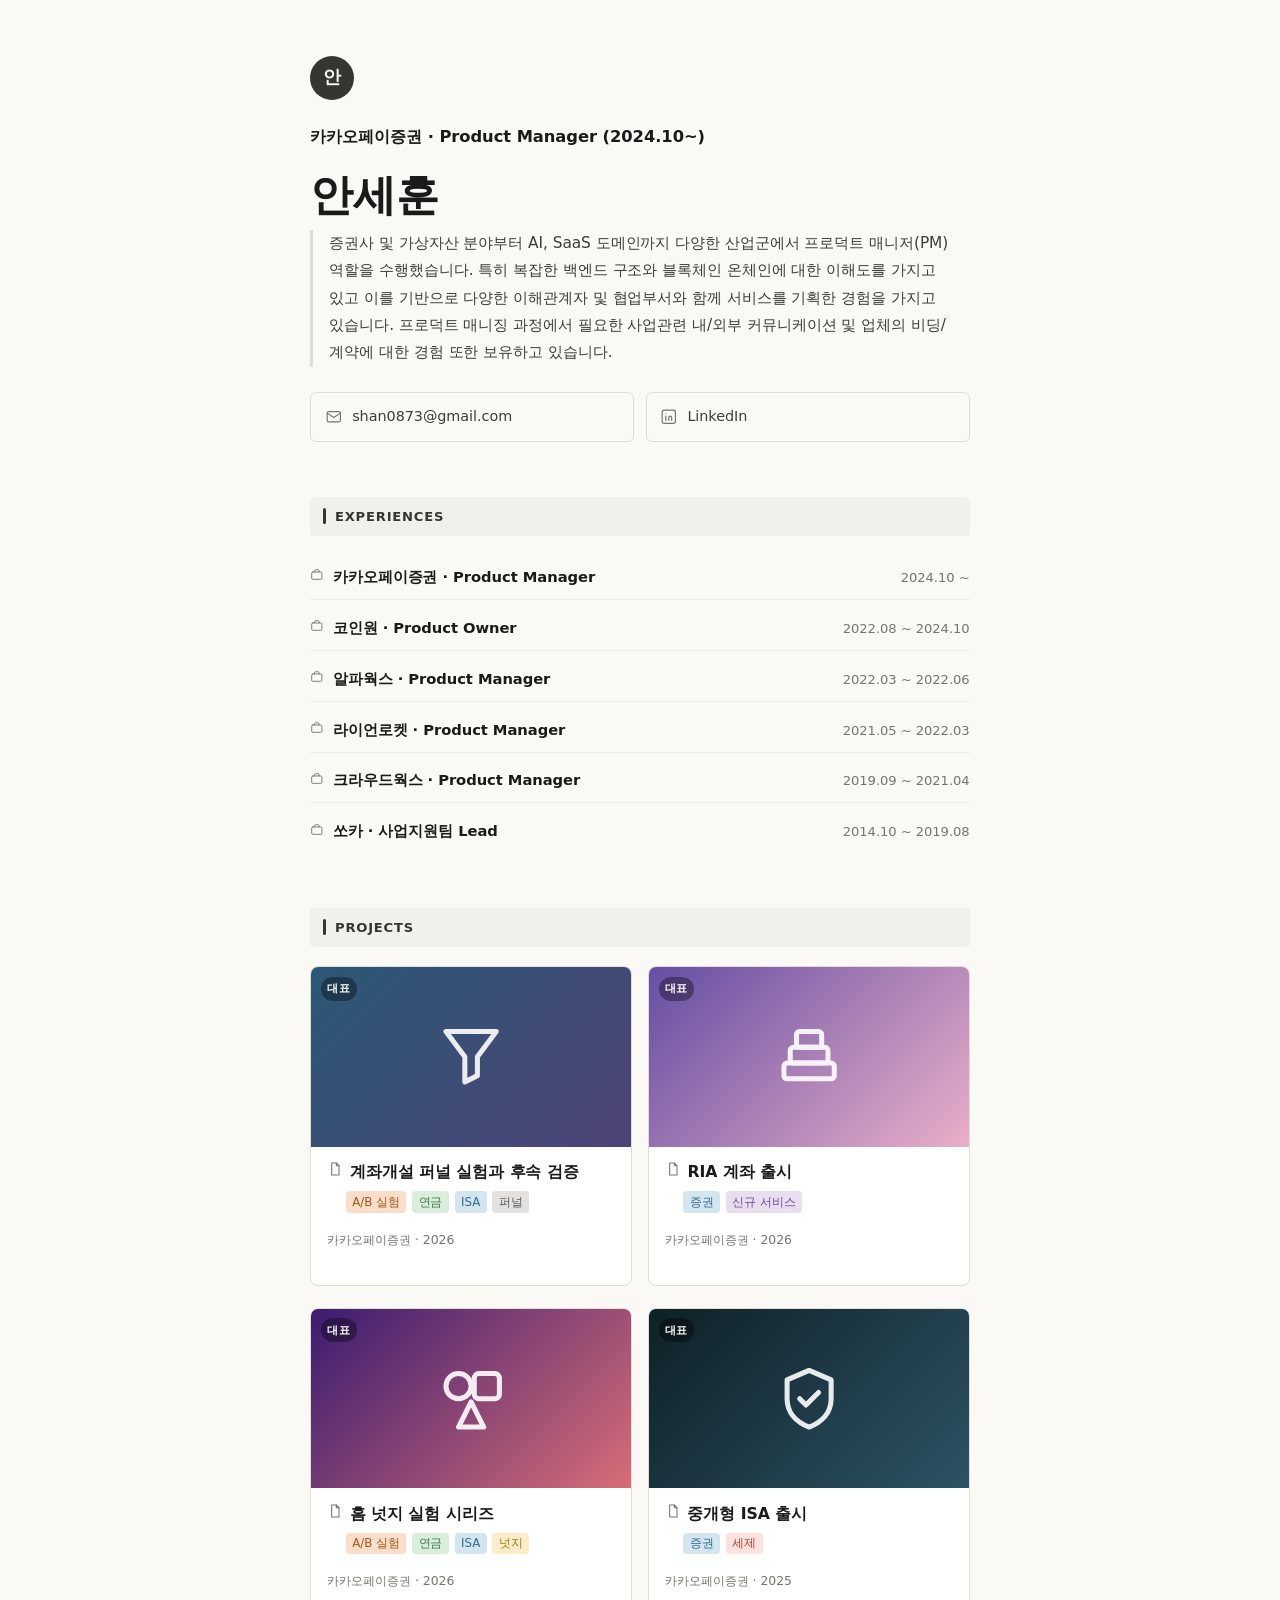
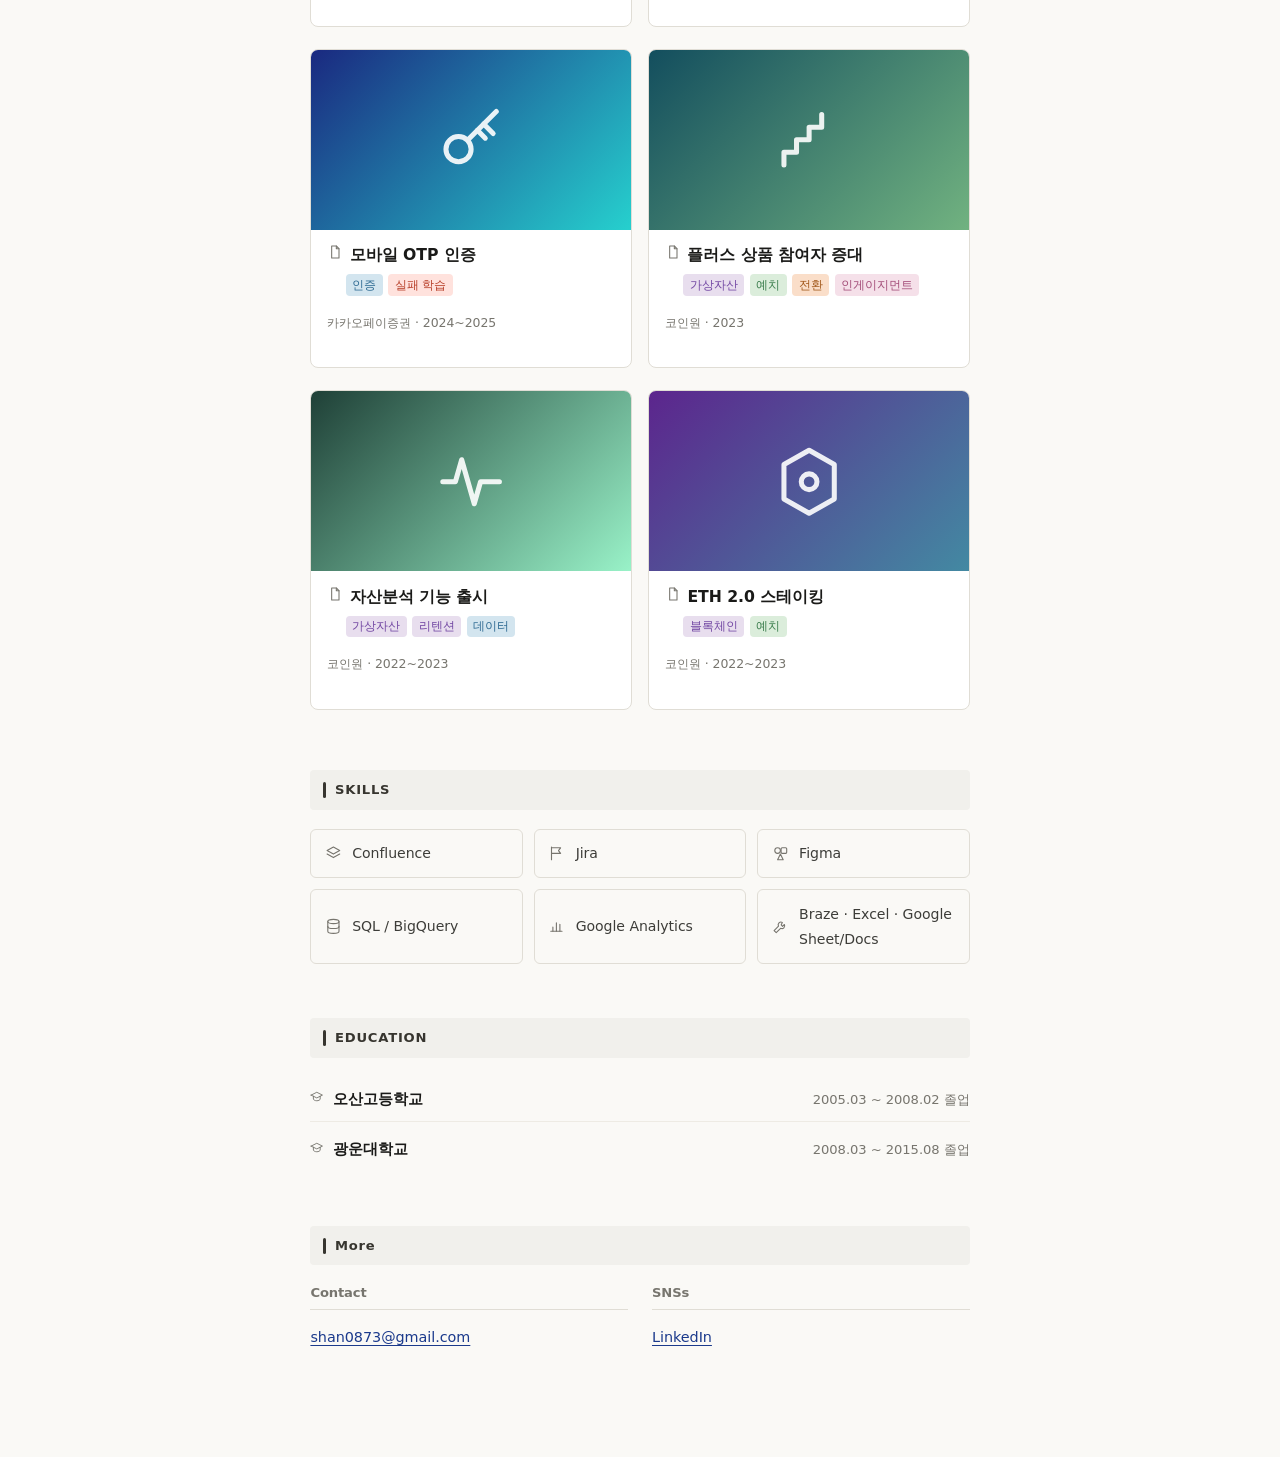
==== commit 5ea079d1: "content: 문구 다듬기 Co-Authored-By: Claude Opus 5 <noreply@anthropic.com>" ====
--- a/index.html
+++ b/index.html
@@ -138,7 +138,9 @@
     </li>
 
     <li class="project-card">
-      <a class="project-card__cover cover--5" href="projects/home-nudge-series.html" aria-hidden="true"><svg><use href="#i-shapes"/></svg></a>
+      <a class="project-card__cover cover--5" href="projects/home-nudge-series.html" aria-hidden="true">
+        <span class="project-card__badge">대표</span>
+        <svg><use href="#i-shapes"/></svg></a>
       <div class="project-card__body">
         <p class="project-card__title"><svg class="doc-icon"><use href="#i-doc"/></svg>
           <a href="projects/home-nudge-series.html">홈 넛지 실험 시리즈</a></p>
